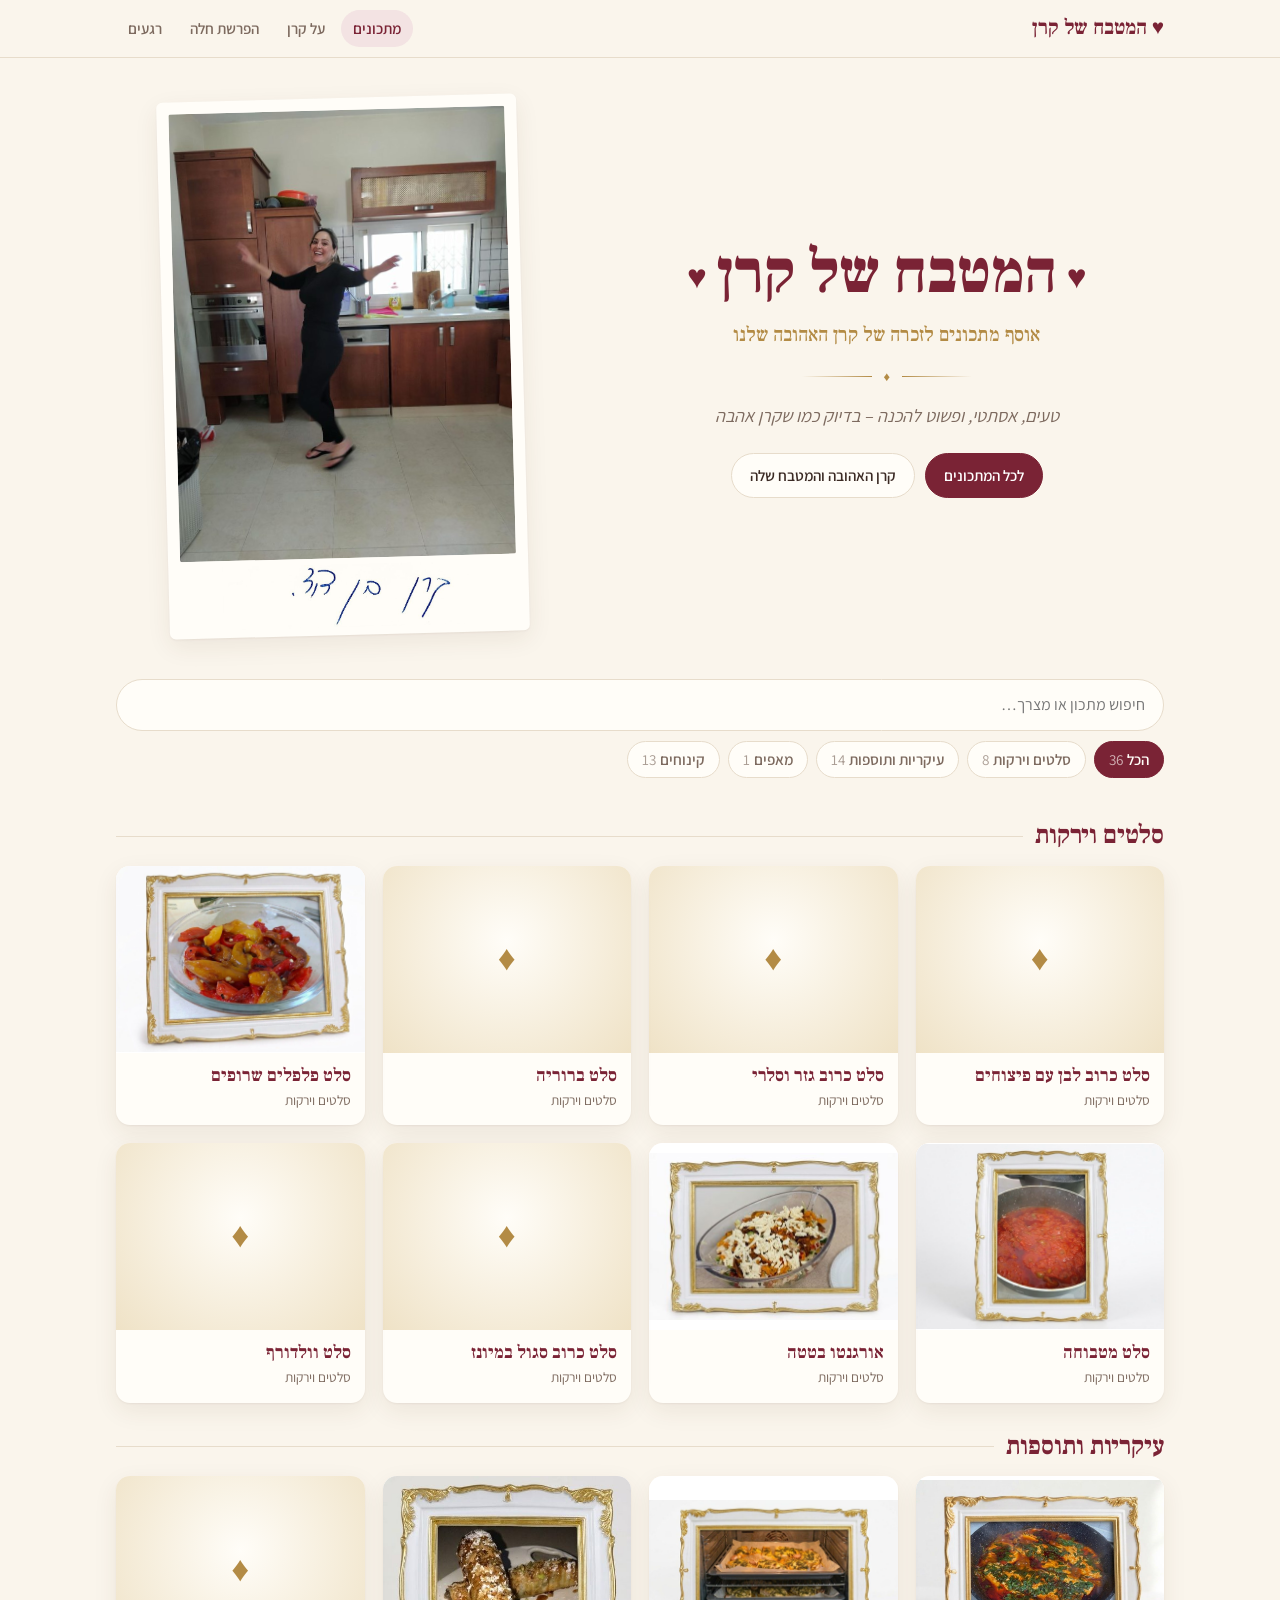
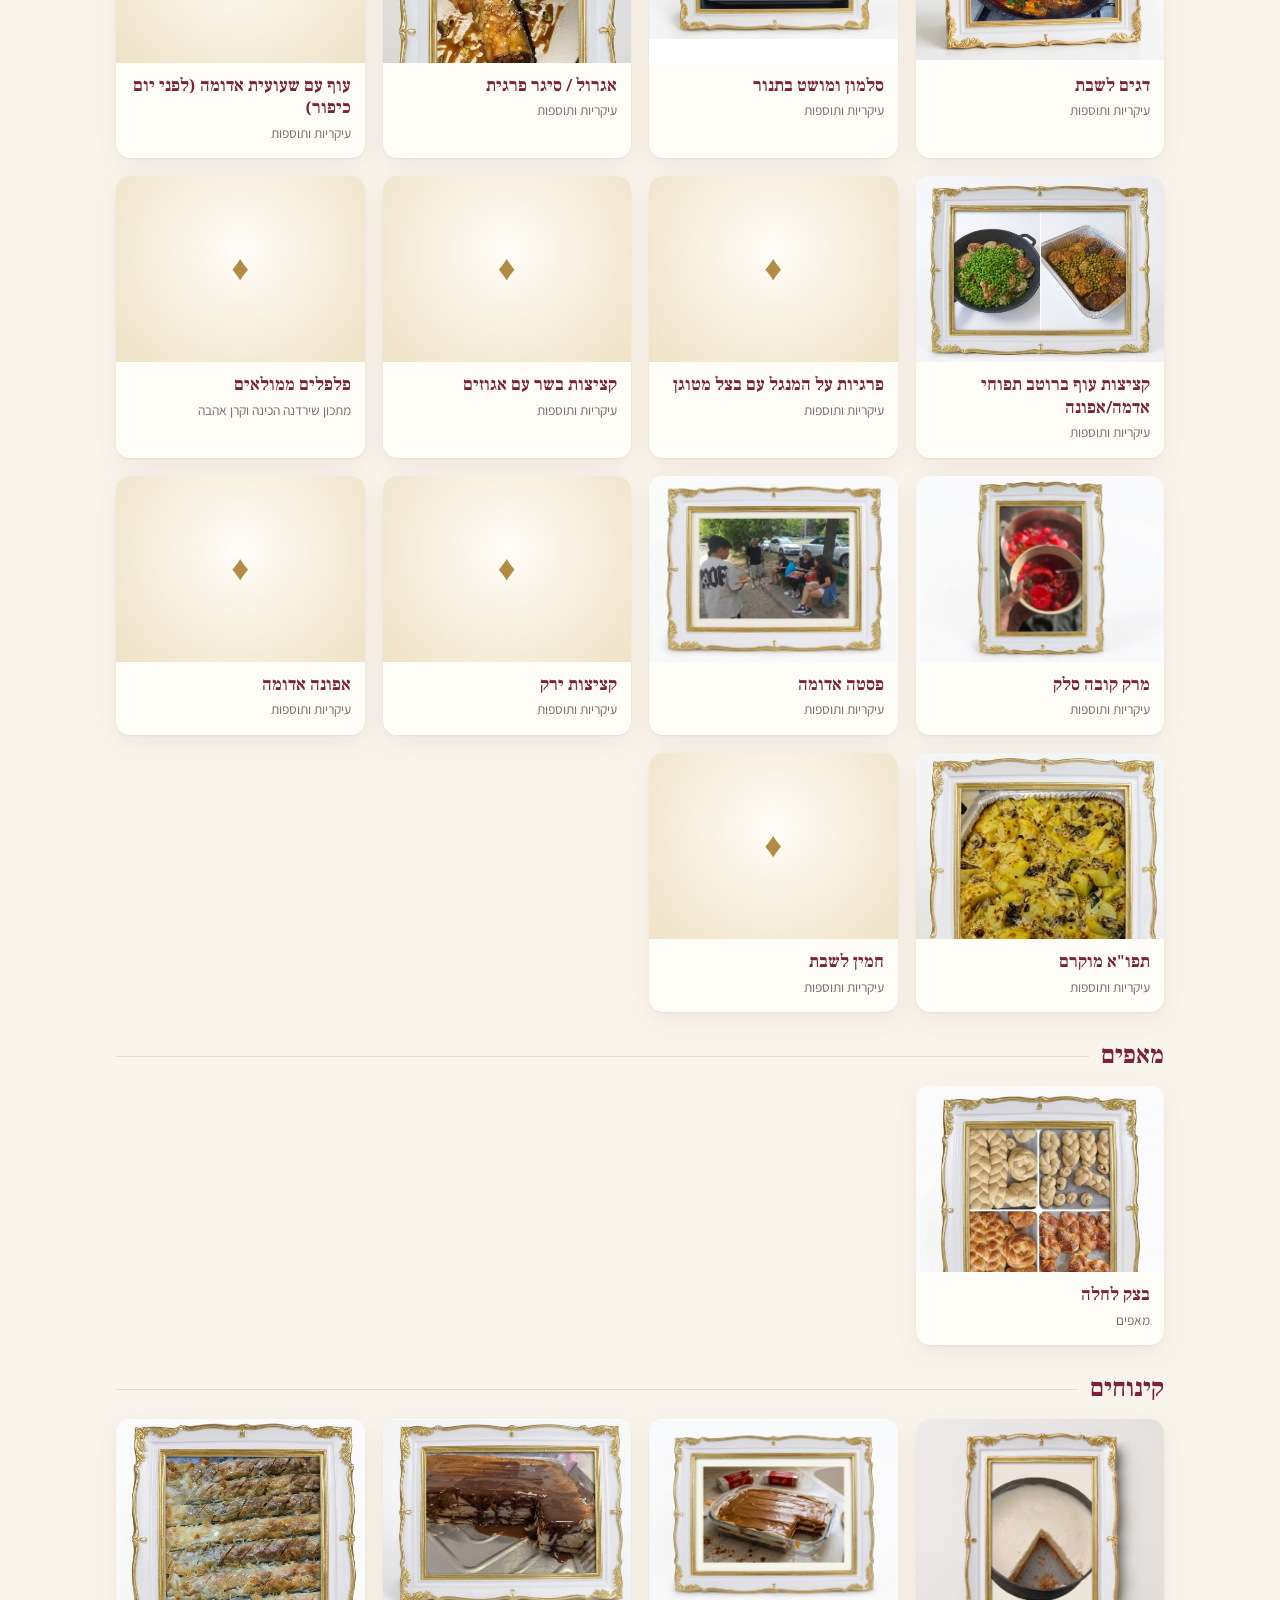
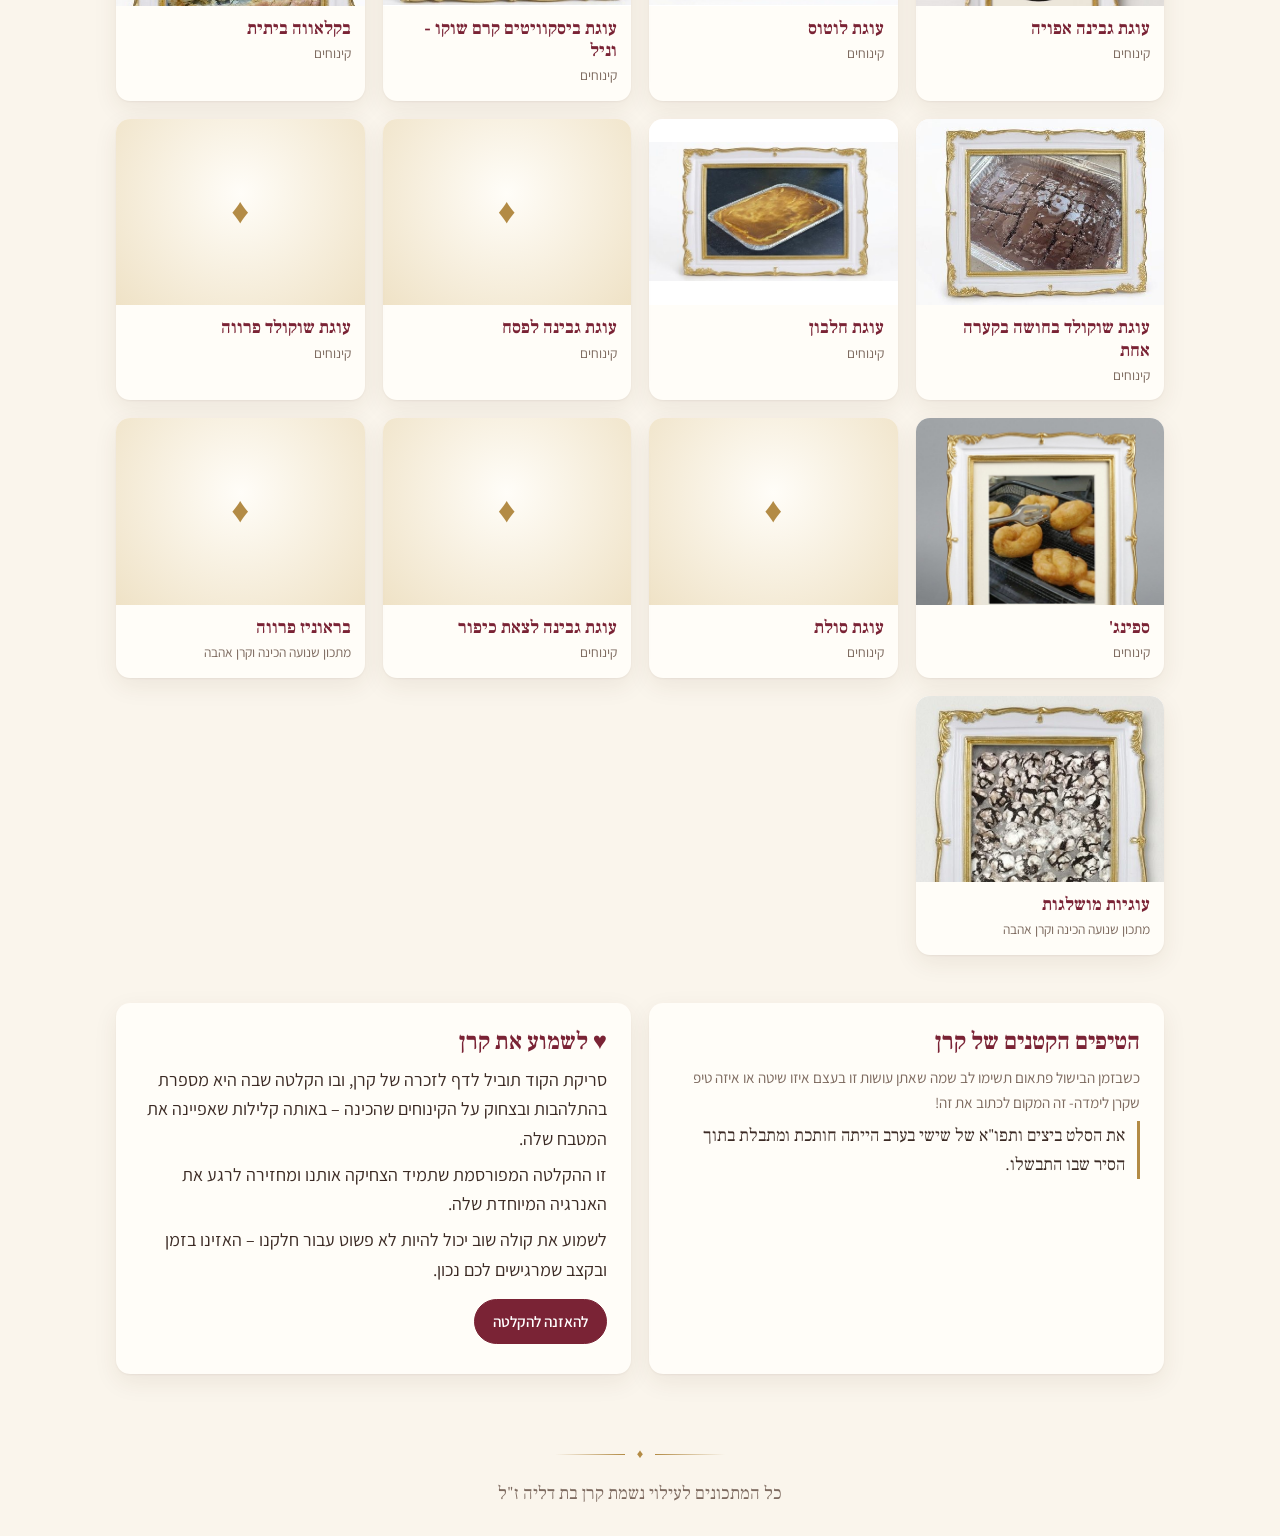
==== index.html @ 89ccbd2f "המטבח של קרן – recipe book website Static site built from the printed recipe book: 36 recipes, intro" ====
<!doctype html>
<html lang="he" dir="rtl">
<head>
  <meta charset="utf-8">
  <meta name="viewport" content="width=device-width, initial-scale=1">
  <title>המטבח של קרן</title>
  <meta name="description" content="אוסף מתכונים לזכרה של קרן האהובה שלנו – טעים, אסתטי, ופשוט להכנה.">
  <meta name="theme-color" content="#7a2335">
  <meta property="og:title" content="המטבח של קרן">
  <meta property="og:description" content="אוסף מתכונים לזכרה של קרן האהובה שלנו">
  <meta property="og:image" content="images/keren-kitchen.jpg">
  <link rel="icon" href="data:image/svg+xml,%3Csvg xmlns='http://www.w3.org/2000/svg' viewBox='0 0 100 100'%3E%3Ctext y='.9em' font-size='90'%3E%E2%99%A5%3C/text%3E%3C/svg%3E">
  <link rel="preconnect" href="https://fonts.googleapis.com">
  <link rel="preconnect" href="https://fonts.gstatic.com" crossorigin>
  <link href="https://fonts.googleapis.com/css2?family=Assistant:wght@400;500;600;700&family=Frank+Ruhl+Libre:wght@500;700;900&display=swap" rel="stylesheet">
  <link rel="stylesheet" href="styles.css">
</head>
<body>
  <a class="skip" href="#main">דילוג לתוכן</a>
  <header class="topbar">
    <a class="brand" href="#/"><span class="heart">♥</span> המטבח של קרן</a>
    <nav class="nav" aria-label="ניווט ראשי">
      <a href="#/" data-nav="home">מתכונים</a>
      <a href="#/about" data-nav="about">על קרן</a>
      <a href="#/challah" data-nav="challah">הפרשת חלה</a>
      <a href="#/moments" data-nav="moments">רגעים</a>
    </nav>
  </header>
  <main id="main" tabindex="-1"></main>
  <footer class="footer">
    <div class="ornament" aria-hidden="true"><span></span>♦<span></span></div>
    <p>כל המתכונים לעילוי נשמת קרן בת דליה ז"ל</p>
  </footer>
  <div class="lightbox" id="lightbox" hidden>
    <button class="lb-close" aria-label="סגירה">✕</button>
    <button class="lb-prev" aria-label="הקודמת">›</button>
    <img alt="">
    <button class="lb-next" aria-label="הבאה">‹</button>
  </div>
  <script src="data.js"></script>
  <script src="app.js"></script>
</body>
</html>
---- styles.css ----
:root {
  --bg: #faf5ec;
  --paper: #fffdf8;
  --ink: #3b2a24;
  --muted: #7d6a5f;
  --wine: #7a2335;
  --wine-soft: #f3e3e3;
  --gold: #b38b45;
  --gold-soft: #efe2c6;
  --line: #e7dccb;
  --shadow: 0 1px 2px rgba(80, 50, 30, .06), 0 8px 24px rgba(80, 50, 30, .08);
  --radius: 14px;
  --serif: "Frank Ruhl Libre", "David", serif;
  --sans: "Assistant", "Segoe UI", Arial, sans-serif;
  color-scheme: light;
}

@media (prefers-color-scheme: dark) {
  :root:not([data-theme="light"]) {
    --bg: #1f1816;
    --paper: #2a211e;
    --ink: #f1e6dc;
    --muted: #bba99c;
    --wine: #e58c9b;
    --wine-soft: #3d2629;
    --gold: #d6b06a;
    --gold-soft: #3a3022;
    --line: #3e322c;
    --shadow: 0 1px 2px rgba(0, 0, 0, .3), 0 8px 24px rgba(0, 0, 0, .3);
    color-scheme: dark;
  }
}

* { box-sizing: border-box; }
html { -webkit-text-size-adjust: 100%; scroll-padding-top: 80px; }
body {
  margin: 0;
  background: var(--bg);
  color: var(--ink);
  font: 18px/1.65 var(--sans);
  min-height: 100vh;
  display: flex;
  flex-direction: column;
}
main { flex: 1; width: 100%; max-width: 1080px; margin: 0 auto; padding: 0 16px 48px; outline: none; }
img { max-width: 100%; display: block; }
a { color: var(--wine); }
h1, h2, h3 { font-family: var(--serif); color: var(--wine); line-height: 1.25; margin: 0; }
button { font: inherit; color: inherit; }

.skip { position: absolute; inset-inline-start: 8px; top: -60px; background: var(--paper); padding: 8px 12px; z-index: 50; }
.skip:focus { top: 8px; }

/* ---------- top bar ---------- */
.topbar {
  position: sticky; top: 0; z-index: 20;
  display: flex; align-items: center; justify-content: space-between; gap: 12px;
  padding: 10px max(16px, calc((100vw - 1080px) / 2 + 16px));
  background: color-mix(in srgb, var(--bg) 88%, transparent);
  backdrop-filter: blur(10px);
  border-bottom: 1px solid var(--line);
}
.brand { font-family: var(--serif); font-weight: 700; font-size: 1.3rem; color: var(--wine); text-decoration: none; white-space: nowrap; }
.heart { color: var(--wine); }
.nav { display: flex; gap: 4px; overflow-x: auto; scrollbar-width: none; }
.nav a {
  text-decoration: none; color: var(--muted); font-weight: 600; font-size: .95rem;
  padding: 6px 12px; border-radius: 999px; white-space: nowrap;
}
.nav a:hover { color: var(--wine); }
.nav a.active { background: var(--wine-soft); color: var(--wine); }
@media (max-width: 640px) {
  .topbar { flex-direction: column; align-items: stretch; gap: 6px; padding: 8px 16px; }
  .brand { text-align: center; }
  .nav { justify-content: space-between; }
  .nav a { padding: 4px 8px; font-size: .9rem; }
}

/* ---------- ornaments ---------- */
.ornament { display: flex; align-items: center; justify-content: center; gap: 12px; color: var(--gold); margin: 14px auto; font-size: .8rem; }
.ornament span { height: 1px; width: 70px; background: linear-gradient(to left, transparent, var(--gold)); }
.ornament span:last-child { background: linear-gradient(to right, transparent, var(--gold)); }

/* ---------- hero ---------- */
.hero {
  display: grid; grid-template-columns: 1.1fr .9fr; gap: 40px; align-items: center;
  padding: 40px 0 24px;
}
.hero-text { text-align: center; }
.hero h1 { font-size: clamp(2.4rem, 6vw, 3.8rem); font-weight: 900; }
.hero h1 .heart { font-size: .55em; vertical-align: middle; margin: 0 .3em; }
.hero .sub { font-family: var(--serif); color: var(--gold); font-size: 1.25rem; font-weight: 500; margin: 8px 0 0; }
.hero .tag { color: var(--muted); font-style: italic; margin: 6px 0 0; }
.hero-photo {
  margin: 0; background: var(--paper); padding: 12px 12px 4px; border-radius: 6px;
  box-shadow: var(--shadow); transform: rotate(-1.5deg); width: 100%; max-width: 360px; justify-self: center;
}
.hero-photo img:first-child { border-radius: 2px; aspect-ratio: 3/4; object-fit: cover; width: 100%; }
.hero-photo .sig { width: 75%; height: auto; margin: 6px auto 4px; mix-blend-mode: multiply; }
@media (prefers-color-scheme: dark) { :root:not([data-theme="light"]) .hero-photo .sig { filter: invert(1) hue-rotate(180deg); mix-blend-mode: screen; } }
.hero-links { display: flex; gap: 10px; justify-content: center; flex-wrap: wrap; margin-top: 22px; }
@media (max-width: 760px) {
  .hero { grid-template-columns: 1fr; gap: 24px; padding-top: 24px; }
  .hero-photo { max-width: 260px; order: -1; }
}

.btn {
  display: inline-flex; align-items: center; gap: 8px; cursor: pointer;
  padding: 9px 18px; border-radius: 999px; font-weight: 600; font-size: .95rem; text-decoration: none;
  border: 1px solid var(--line); background: var(--paper); color: var(--ink);
}
.btn:hover { border-color: var(--gold); }
.btn.primary { background: var(--wine); border-color: var(--wine); color: #fff; }
@media (prefers-color-scheme: dark) { :root:not([data-theme="light"]) .btn.primary { color: #2a211e; } }
.btn[aria-pressed="true"] { background: var(--gold-soft); border-color: var(--gold); }

/* ---------- recipe list ---------- */
.toolbar { position: sticky; top: 58px; z-index: 10; background: var(--bg); padding: 12px 0; margin-top: 8px; }
@media (max-width: 640px) { .toolbar { top: 82px; } }
.search {
  width: 100%; padding: 12px 18px; border-radius: 999px; border: 1px solid var(--line);
  background: var(--paper); color: var(--ink); font: inherit; font-size: 1rem; outline: none;
}
.search:focus { border-color: var(--gold); box-shadow: 0 0 0 3px var(--gold-soft); }
.chips { display: flex; gap: 8px; overflow-x: auto; padding: 10px 0 2px; scrollbar-width: none; }
.chip {
  border: 1px solid var(--line); background: var(--paper); padding: 5px 14px; border-radius: 999px;
  cursor: pointer; white-space: nowrap; font-size: .95rem; font-weight: 600; color: var(--muted);
}
.chip[aria-pressed="true"] { background: var(--wine); color: var(--paper); border-color: var(--wine); }
.chip .n { opacity: .65; font-weight: 400; margin-inline-start: 4px; }

.cat-title { font-size: 1.6rem; margin: 28px 0 14px; display: flex; align-items: center; gap: 12px; }
.cat-title::after { content: ""; flex: 1; height: 1px; background: var(--line); }
.grid { display: grid; grid-template-columns: repeat(auto-fill, minmax(220px, 1fr)); gap: 18px; }
@media (max-width: 480px) { .grid { grid-template-columns: 1fr 1fr; gap: 12px; } }
.card {
  background: var(--paper); border-radius: var(--radius); box-shadow: var(--shadow); overflow: hidden;
  text-decoration: none; color: inherit; display: flex; flex-direction: column;
  transition: transform .15s ease, box-shadow .15s ease;
}
.card:hover { transform: translateY(-3px); }
.card .thumb { aspect-ratio: 4/3; background: #fff; display: grid; place-items: center; overflow: hidden; }
.card .thumb img { width: 100%; height: 100%; object-fit: contain; }
.card .thumb.empty {
  background: radial-gradient(circle at 50% 40%, var(--paper), var(--gold-soft));
  color: var(--gold); font-family: var(--serif); font-size: 2.2rem;
}
.card .body { padding: 12px 14px 14px; }
.card h3 { font-size: 1.12rem; }
.card .meta { font-size: .85rem; color: var(--muted); margin-top: 2px; }
.empty-state { text-align: center; color: var(--muted); padding: 40px 0; }

/* ---------- side sections on home ---------- */
.panels { display: grid; grid-template-columns: 1fr 1fr; gap: 18px; margin-top: 48px; }
@media (max-width: 760px) { .panels { grid-template-columns: 1fr; } }
.panel { background: var(--paper); border-radius: var(--radius); box-shadow: var(--shadow); padding: 24px; }
.panel h2 { font-size: 1.5rem; margin-bottom: 8px; }
.panel p { margin: 6px 0; }
.panel .muted { color: var(--muted); font-size: .95rem; }
.tip { border-inline-start: 3px solid var(--gold); padding-inline-start: 12px; margin: 12px 0; font-family: var(--serif); font-size: 1.1rem; }

/* ---------- recipe page ---------- */
.crumbs { font-size: .9rem; color: var(--muted); padding-top: 20px; }
.crumbs a { color: var(--muted); }
.recipe-head { text-align: center; padding: 16px 0 8px; }
.recipe-head h1 { font-size: clamp(2rem, 5vw, 2.8rem); font-weight: 900; }
.recipe-head .credit { font-family: var(--serif); color: var(--gold); font-size: 1.15rem; margin-top: 6px; }
.recipe-photo { max-width: 560px; margin: 12px auto 4px; background: #fff; border-radius: var(--radius); overflow: hidden; box-shadow: var(--shadow); cursor: zoom-in; }
.actions { display: flex; gap: 8px; justify-content: center; flex-wrap: wrap; margin: 18px 0 8px; }
.recipe-body { display: grid; grid-template-columns: minmax(240px, 1fr) 2fr; gap: 22px; margin-top: 16px; align-items: start; }
@media (max-width: 760px) { .recipe-body { grid-template-columns: 1fr; } }
.box { background: var(--paper); border-radius: var(--radius); box-shadow: var(--shadow); padding: 20px 22px; }
.box > h2 { font-size: 1.45rem; margin-bottom: 4px; }
.box h3 { font-family: var(--sans); color: var(--gold); font-size: 1rem; font-weight: 700; margin: 14px 0 4px; }
.ingredients { list-style: none; padding: 0; margin: 0; }
.ingredients li { border-bottom: 1px dashed var(--line); }
.ingredients li:last-child { border-bottom: 0; }
.ingredients label { display: flex; gap: 10px; align-items: flex-start; padding: 7px 0; cursor: pointer; }
.ingredients input { appearance: none; flex: none; width: 20px; height: 20px; margin-top: 4px; border: 2px solid var(--gold); border-radius: 50%; display: grid; place-items: center; cursor: pointer; }
.ingredients input:checked { background: var(--gold); }
.ingredients input:checked::after { content: "✓"; color: var(--paper); font-size: 13px; font-weight: 700; }
.ingredients input:checked + span { text-decoration: line-through; color: var(--muted); }
.steps { list-style: none; counter-reset: s; padding: 0; margin: 0; }
.steps li {
  counter-increment: s; position: relative; padding: 10px 46px 10px 8px; border-radius: 10px; cursor: pointer;
}
.steps li::before {
  content: counter(s); position: absolute; inset-inline-start: 6px; top: 10px;
  width: 30px; height: 30px; border-radius: 50%; display: grid; place-items: center;
  background: var(--wine-soft); color: var(--wine); font-weight: 700; font-size: .95rem;
}
.steps li:hover { background: color-mix(in srgb, var(--gold-soft) 45%, transparent); }
.steps li.done { color: var(--muted); }
.steps li.done::before { content: "✓"; background: var(--gold); color: var(--paper); }
.steps li.note { counter-increment: none; font-style: italic; color: var(--muted); cursor: default; padding-top: 0; }
.steps li.note::before { display: none; }
.steps b { color: var(--wine); }
.hint { font-size: .85rem; color: var(--muted); margin: 0 0 6px; }
.signoff { text-align: center; font-family: var(--serif); font-size: 1.5rem; color: var(--wine); margin: 18px 0 0; }
.pager { display: flex; justify-content: space-between; gap: 12px; margin-top: 32px; }
.pager a { flex: 1; max-width: 48%; text-decoration: none; background: var(--paper); border-radius: var(--radius); padding: 12px 16px; box-shadow: var(--shadow); color: var(--ink); }
.pager a small { display: block; color: var(--muted); font-size: .8rem; }
.pager a.next { text-align: left; margin-inline-start: auto; }

/* ---------- prose pages ---------- */
.page { max-width: 720px; margin: 0 auto; padding-top: 32px; }
.page > h1 { text-align: center; font-size: clamp(2rem, 5vw, 2.7rem); font-weight: 900; }
.page .lead { text-align: center; font-family: var(--serif); color: var(--gold); font-size: 1.15rem; }
.prose { background: var(--paper); border-radius: var(--radius); box-shadow: var(--shadow); padding: 28px clamp(20px, 5vw, 44px); margin-top: 16px; }
.prose p { margin: 0 0 12px; }
.prose .dedication { text-align: center; font-family: var(--serif); color: var(--wine); font-weight: 700; margin-top: 20px; }
.challah { font-family: var(--serif); text-align: center; font-size: 1.2rem; line-height: 1.9; }
.challah h2 { font-size: 1.45rem; margin: 26px 0 6px; }
.challah h2:first-child { margin-top: 0; }
.challah .note { font-family: var(--sans); color: var(--muted); font-size: .95rem; font-style: italic; }
.challah p { margin: 0; }
.challah-photo { max-width: 340px; margin: 12px auto 0; border-radius: var(--radius); overflow: hidden; box-shadow: var(--shadow); }

.gallery { columns: 3 220px; column-gap: 14px; margin-top: 20px; }
.gallery button { display: block; width: 100%; padding: 0; border: 0; background: none; margin: 0 0 14px; cursor: zoom-in; break-inside: avoid; }
.gallery img { width: 100%; border-radius: 10px; box-shadow: var(--shadow); }
.closing { text-align: center; font-family: var(--serif); font-size: 1.2rem; color: var(--ink); margin-top: 24px; }
.closing p { margin: 0 0 10px; }

/* ---------- lightbox ---------- */
.lightbox { position: fixed; inset: 0; z-index: 100; background: rgba(20, 12, 10, .92); display: grid; place-items: center; padding: 24px; }
.lightbox[hidden] { display: none; }
.lightbox img { max-height: 88vh; max-width: 92vw; border-radius: 8px; }
.lightbox button { position: absolute; background: rgba(255, 255, 255, .12); color: #fff; border: 0; width: 46px; height: 46px; border-radius: 50%; font-size: 1.6rem; cursor: pointer; }
.lb-close { top: 16px; left: 16px; font-size: 1.1rem !important; }
.lb-prev { right: 16px; top: 50%; transform: translateY(-50%); }
.lb-next { left: 16px; top: 50%; transform: translateY(-50%); }

.footer { text-align: center; color: var(--muted); padding: 8px 16px 28px; font-family: var(--serif); }
.footer p { margin: 0; }

:focus-visible { outline: 2px solid var(--gold); outline-offset: 2px; }

@media print {
  .topbar, .footer, .actions, .pager, .crumbs, .toolbar, .hint { display: none !important; }
  body { background: #fff; font-size: 13pt; }
  .box, .recipe-photo { box-shadow: none; border: 1px solid #ddd; }
  .recipe-photo { max-width: 300px; }
  .recipe-body { grid-template-columns: 1fr 2fr; }
  .steps li.done, .ingredients input:checked + span { color: inherit; text-decoration: none; }
}
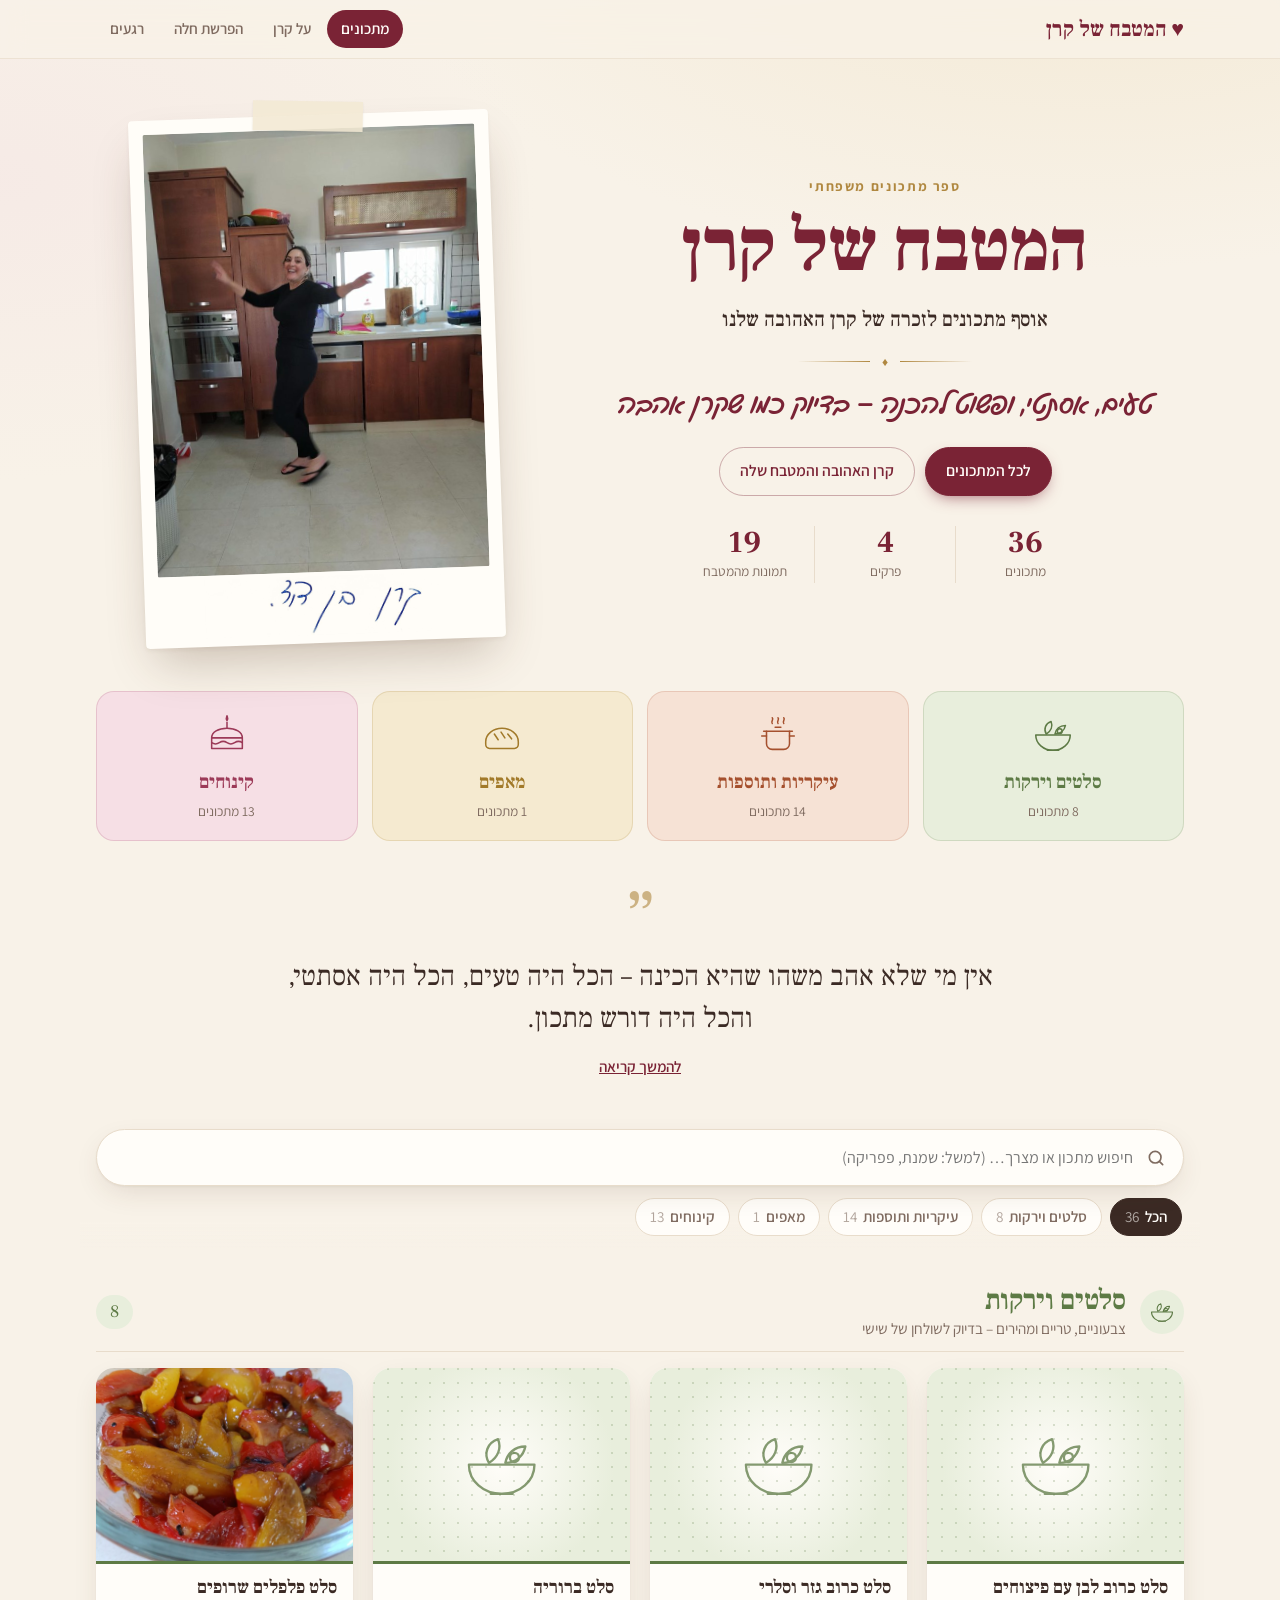
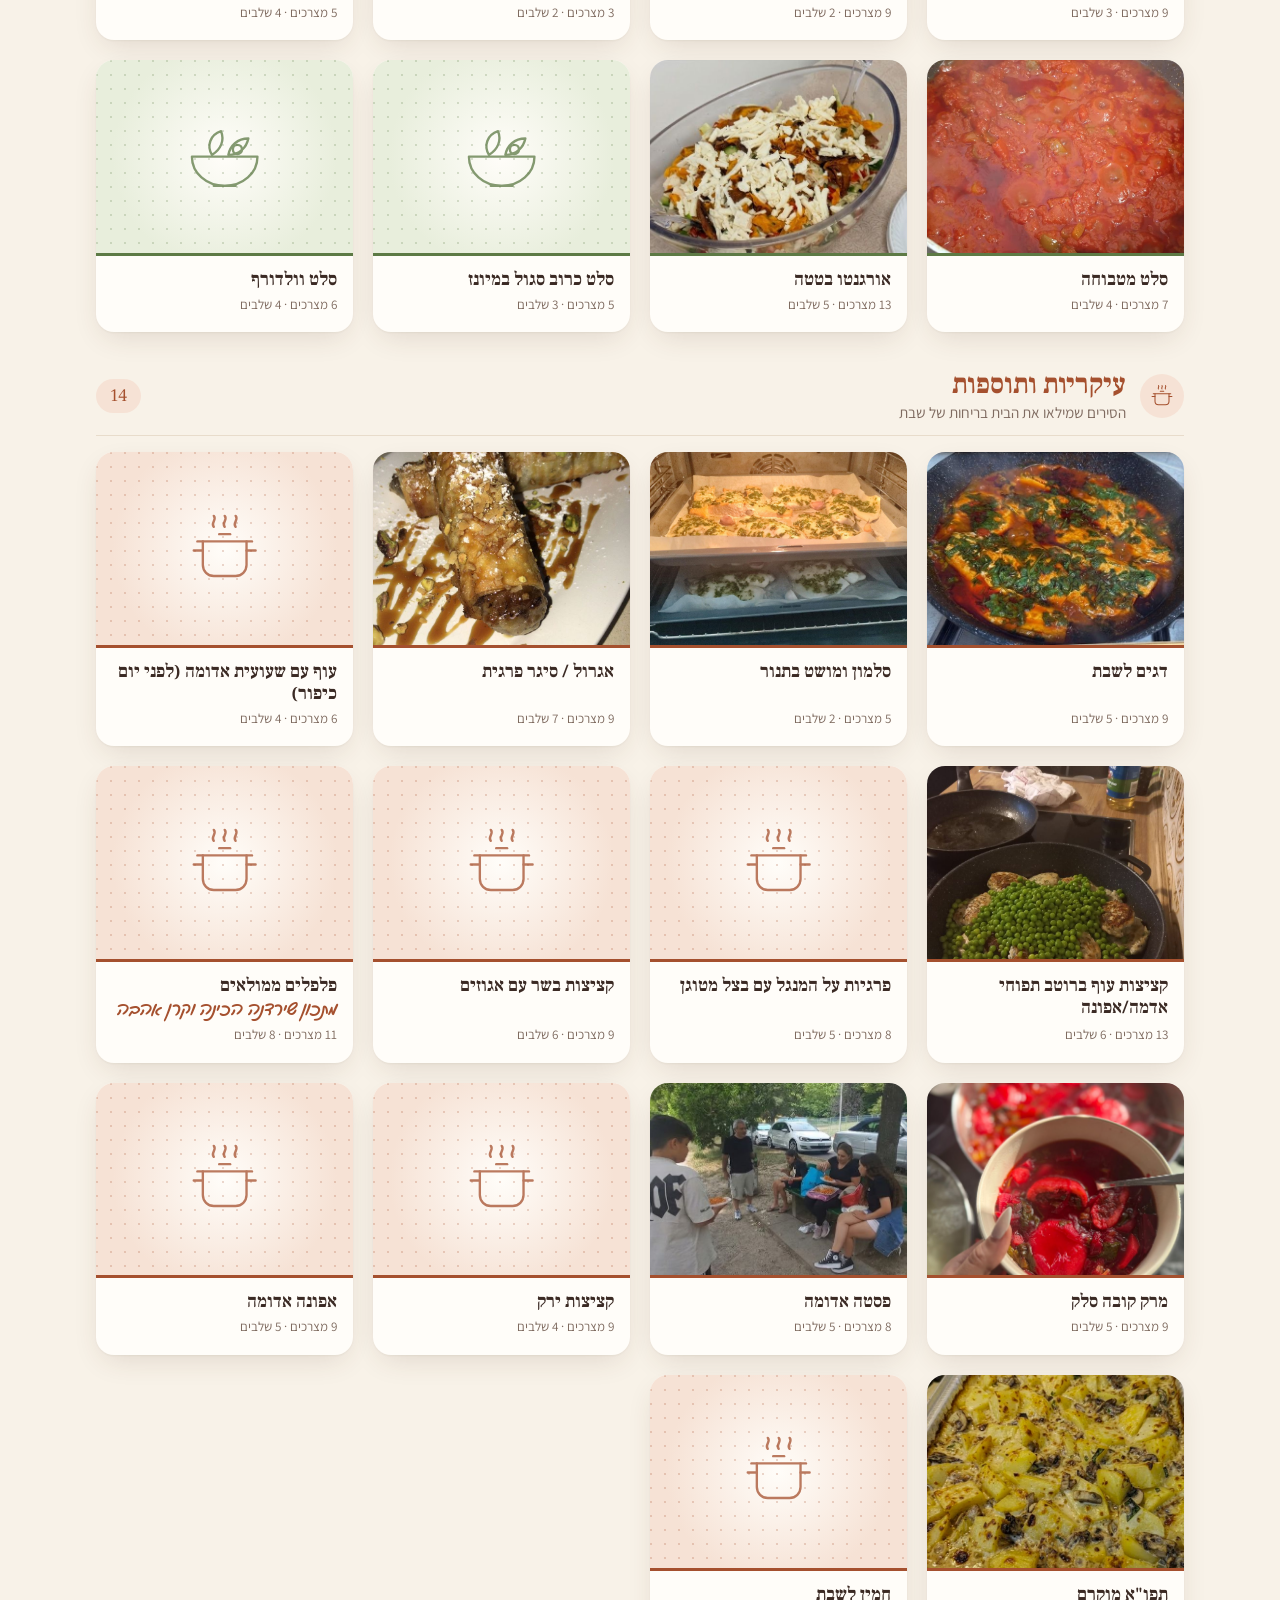
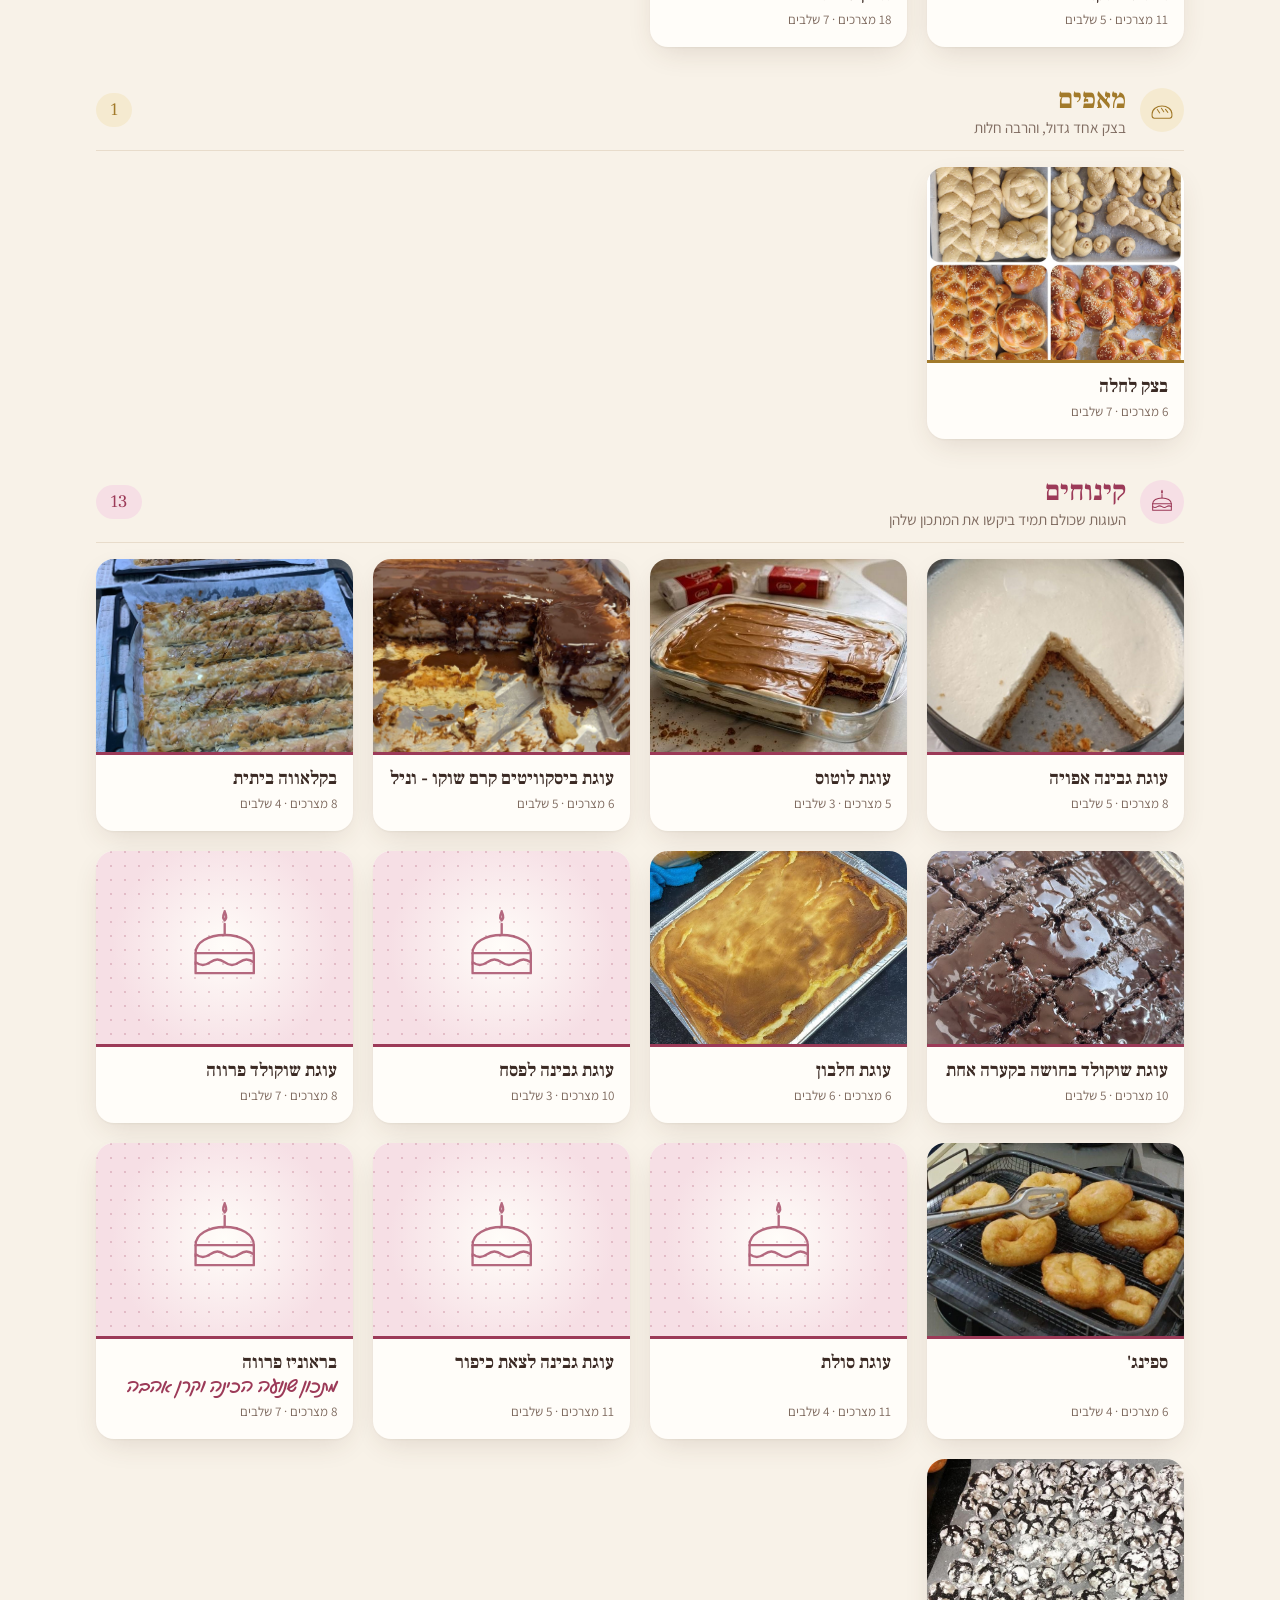
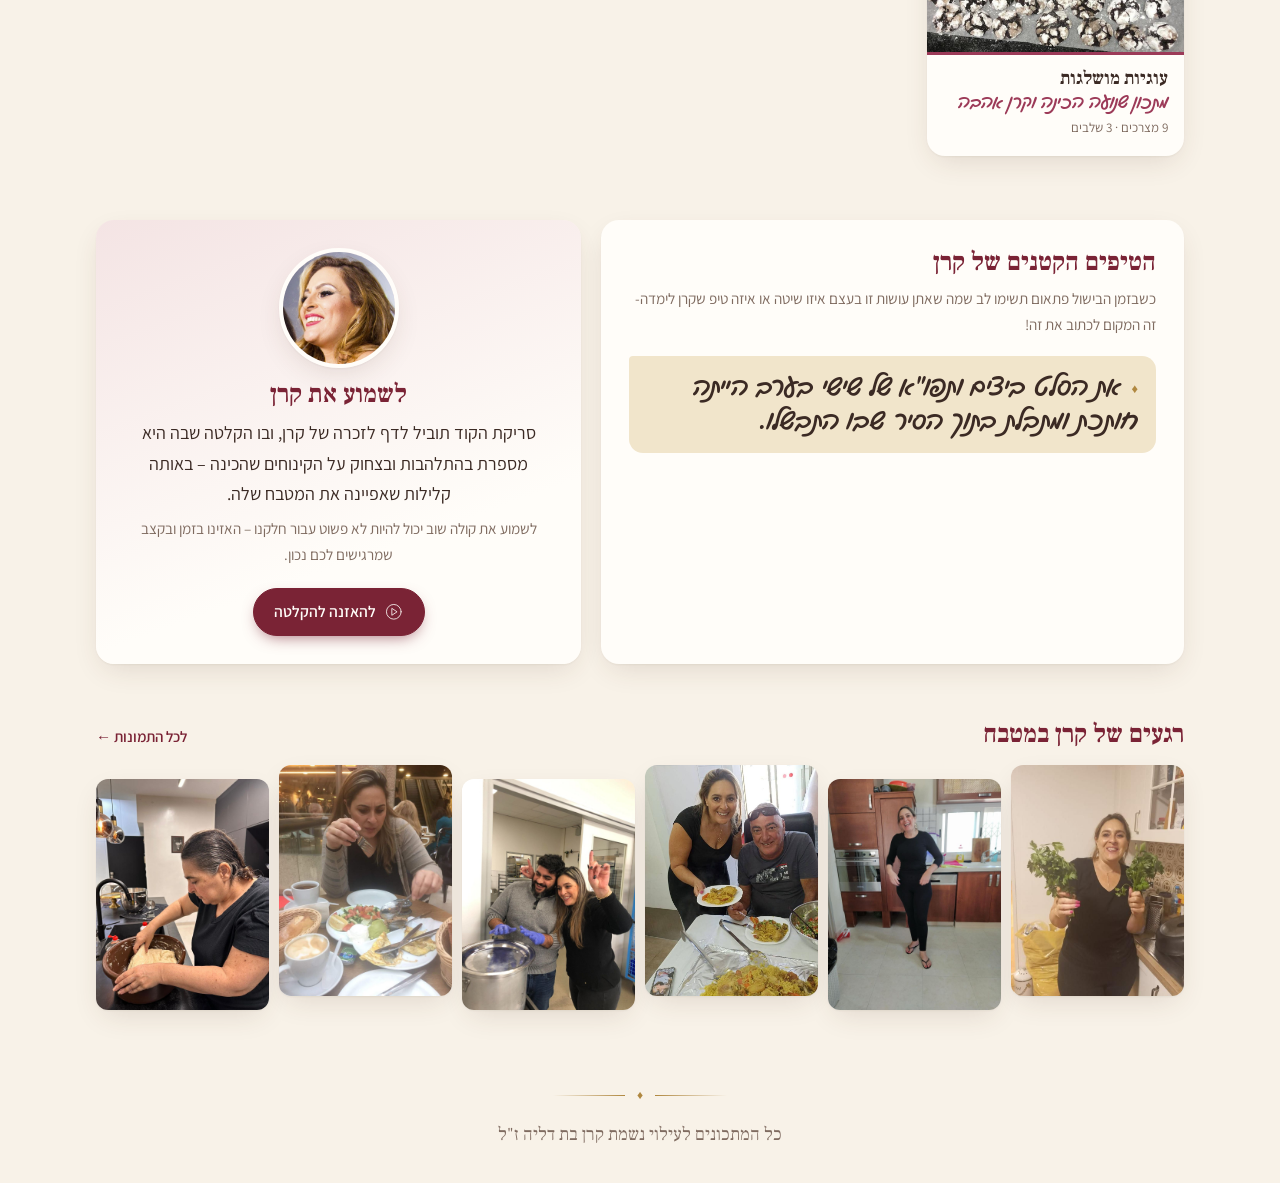
==== commit 682b221a: "Family tips and photo uploads with email approval; AI image support - Visitors can send a tip (gener" ====
--- a/index.html
+++ b/index.html
@@ -37,6 +37,11 @@
     <img alt="">
     <button class="lb-next" aria-label="הבאה">‹</button>
   </div>
+  <dialog class="sheet" id="sheet">
+    <form method="dialog" class="sheet-close"><button aria-label="סגירה">✕</button></form>
+    <div class="sheet-body"></div>
+  </dialog>
+  <script src="config.js"></script>
   <script src="data.js"></script>
   <script src="app.js"></script>
 </body>
--- a/styles.css
+++ b/styles.css
@@ -1,52 +1,79 @@
+@font-face {
+  font-family: "Gveret Levin";
+  src: url("fonts/GveretLevin-Regular.ttf") format("truetype");
+  font-display: swap;
+}
+
 :root {
-  --bg: #faf5ec;
-  --paper: #fffdf8;
+  --bg: #f8f2e8;
+  --paper: #fffdf9;
   --ink: #3b2a24;
-  --muted: #7d6a5f;
+  --muted: #7f6b60;
   --wine: #7a2335;
-  --wine-soft: #f3e3e3;
-  --gold: #b38b45;
-  --gold-soft: #efe2c6;
-  --line: #e7dccb;
-  --shadow: 0 1px 2px rgba(80, 50, 30, .06), 0 8px 24px rgba(80, 50, 30, .08);
-  --radius: 14px;
+  --wine-soft: #f4e4e4;
+  --gold: #b08840;
+  --gold-soft: #f1e5cb;
+  --line: #e8dccb;
+  --shadow: 0 1px 2px rgba(80, 50, 30, .05), 0 10px 30px -8px rgba(80, 50, 30, .16);
+  --shadow-lg: 0 2px 4px rgba(80, 50, 30, .06), 0 24px 48px -12px rgba(80, 50, 30, .28);
+  --radius: 18px;
   --serif: "Frank Ruhl Libre", "David", serif;
   --sans: "Assistant", "Segoe UI", Arial, sans-serif;
+  --hand: "Gveret Levin", "Frank Ruhl Libre", cursive;
+
+  /* chapter colors */
+  --salads: #5d7a45;   --salads-soft: #e8eedc;
+  --mains: #a5502e;    --mains-soft: #f6e2d5;
+  --baking: #a27a2a;   --baking-soft: #f5ead0;
+  --desserts: #9c3a58; --desserts-soft: #f6dfe5;
   color-scheme: light;
 }
 
 @media (prefers-color-scheme: dark) {
   :root:not([data-theme="light"]) {
-    --bg: #1f1816;
-    --paper: #2a211e;
+    --bg: #1c1614;
+    --paper: #27201d;
     --ink: #f1e6dc;
-    --muted: #bba99c;
-    --wine: #e58c9b;
-    --wine-soft: #3d2629;
-    --gold: #d6b06a;
+    --muted: #b9a79a;
+    --wine: #e8939f;
+    --wine-soft: #3d2528;
+    --gold: #d8b36e;
     --gold-soft: #3a3022;
-    --line: #3e322c;
-    --shadow: 0 1px 2px rgba(0, 0, 0, .3), 0 8px 24px rgba(0, 0, 0, .3);
+    --line: #3b302a;
+    --shadow: 0 1px 2px rgba(0, 0, 0, .3), 0 10px 30px -8px rgba(0, 0, 0, .5);
+    --shadow-lg: 0 24px 48px -12px rgba(0, 0, 0, .6);
+    --salads: #a9c48d;   --salads-soft: #2b3324;
+    --mains: #e59a74;    --mains-soft: #3a2a21;
+    --baking: #dcb867;   --baking-soft: #382f1d;
+    --desserts: #e992ac; --desserts-soft: #3a2229;
     color-scheme: dark;
   }
 }
 
 * { box-sizing: border-box; }
-html { -webkit-text-size-adjust: 100%; scroll-padding-top: 80px; }
+html { -webkit-text-size-adjust: 100%; scroll-padding-top: 90px; }
 body {
   margin: 0;
-  background: var(--bg);
   color: var(--ink);
-  font: 18px/1.65 var(--sans);
+  font: 18px/1.7 var(--sans);
   min-height: 100vh;
   display: flex;
   flex-direction: column;
-}
-main { flex: 1; width: 100%; max-width: 1080px; margin: 0 auto; padding: 0 16px 48px; outline: none; }
+  background:
+    radial-gradient(1200px 600px at 85% -10%, color-mix(in srgb, var(--gold-soft) 70%, transparent), transparent 60%),
+    radial-gradient(900px 500px at 0% 20%, color-mix(in srgb, var(--wine-soft) 55%, transparent), transparent 60%),
+    var(--bg);
+  background-attachment: fixed;
+}
+main { flex: 1; width: 100%; max-width: 1120px; margin: 0 auto; padding: 0 16px 56px; outline: none; }
+main.enter { animation: enter .35s ease both; }
+@keyframes enter { from { opacity: 0; transform: translateY(6px); } }
 img { max-width: 100%; display: block; }
 a { color: var(--wine); }
-h1, h2, h3 { font-family: var(--serif); color: var(--wine); line-height: 1.25; margin: 0; }
+h1, h2, h3 { font-family: var(--serif); color: var(--wine); line-height: 1.2; margin: 0; }
 button { font: inherit; color: inherit; }
+.center { text-align: center; margin-top: 28px; }
+.ico { width: 1.25em; height: 1.25em; flex: none; }
 
 .skip { position: absolute; inset-inline-start: 8px; top: -60px; background: var(--paper); padding: 8px 12px; z-index: 50; }
 .skip:focus { top: 8px; }
@@ -55,193 +82,389 @@
 .topbar {
   position: sticky; top: 0; z-index: 20;
   display: flex; align-items: center; justify-content: space-between; gap: 12px;
-  padding: 10px max(16px, calc((100vw - 1080px) / 2 + 16px));
-  background: color-mix(in srgb, var(--bg) 88%, transparent);
-  backdrop-filter: blur(10px);
-  border-bottom: 1px solid var(--line);
-}
-.brand { font-family: var(--serif); font-weight: 700; font-size: 1.3rem; color: var(--wine); text-decoration: none; white-space: nowrap; }
+  padding: 10px max(16px, calc((100vw - 1120px) / 2 + 16px));
+  background: color-mix(in srgb, var(--bg) 82%, transparent);
+  backdrop-filter: saturate(1.4) blur(12px);
+  -webkit-backdrop-filter: saturate(1.4) blur(12px);
+  border-bottom: 1px solid color-mix(in srgb, var(--line) 70%, transparent);
+}
+.brand { font-family: var(--serif); font-weight: 700; font-size: 1.35rem; color: var(--wine); text-decoration: none; white-space: nowrap; }
 .heart { color: var(--wine); }
-.nav { display: flex; gap: 4px; overflow-x: auto; scrollbar-width: none; }
+.nav { display: flex; gap: 2px; overflow-x: auto; scrollbar-width: none; }
 .nav a {
   text-decoration: none; color: var(--muted); font-weight: 600; font-size: .95rem;
-  padding: 6px 12px; border-radius: 999px; white-space: nowrap;
+  padding: 6px 14px; border-radius: 999px; white-space: nowrap; transition: color .15s, background .15s;
 }
 .nav a:hover { color: var(--wine); }
-.nav a.active { background: var(--wine-soft); color: var(--wine); }
+.nav a.active { background: var(--wine); color: var(--paper); }
 @media (max-width: 640px) {
-  .topbar { flex-direction: column; align-items: stretch; gap: 6px; padding: 8px 16px; }
-  .brand { text-align: center; }
+  .topbar { flex-direction: column; align-items: stretch; gap: 6px; padding: 8px 12px; }
+  .brand { text-align: center; font-size: 1.2rem; }
   .nav { justify-content: space-between; }
-  .nav a { padding: 4px 8px; font-size: .9rem; }
+  .nav a { padding: 4px 10px; font-size: .9rem; }
 }
 
 /* ---------- ornaments ---------- */
-.ornament { display: flex; align-items: center; justify-content: center; gap: 12px; color: var(--gold); margin: 14px auto; font-size: .8rem; }
-.ornament span { height: 1px; width: 70px; background: linear-gradient(to left, transparent, var(--gold)); }
+.ornament { display: flex; align-items: center; justify-content: center; gap: 12px; color: var(--gold); margin: 14px auto; font-size: .75rem; }
+.ornament span { height: 1px; width: 72px; background: linear-gradient(to left, transparent, var(--gold)); }
 .ornament span:last-child { background: linear-gradient(to right, transparent, var(--gold)); }
+
+/* ---------- buttons ---------- */
+.btn {
+  display: inline-flex; align-items: center; gap: 8px; cursor: pointer;
+  padding: 10px 20px; border-radius: 999px; font-weight: 600; font-size: .98rem; text-decoration: none;
+  border: 1px solid var(--line); background: var(--paper); color: var(--ink);
+  transition: transform .15s, box-shadow .15s, border-color .15s, background .15s;
+}
+.btn:hover { border-color: var(--gold); transform: translateY(-1px); }
+.btn.primary { background: var(--wine); border-color: var(--wine); color: var(--paper); box-shadow: 0 6px 16px -6px color-mix(in srgb, var(--wine) 70%, transparent); }
+.btn.ghost { background: transparent; border-color: color-mix(in srgb, var(--wine) 35%, transparent); color: var(--wine); }
+.btn.small { padding: 7px 14px; font-size: .9rem; }
+.btn[aria-pressed="true"] { background: var(--gold-soft); border-color: var(--gold); color: var(--ink); }
+.link-btn { display: inline-flex; align-items: center; gap: 6px; border: 0; background: none; color: var(--muted); font-size: .88rem; cursor: pointer; padding: 10px 0 0; }
+.link-btn:hover { color: var(--wine); }
 
 /* ---------- hero ---------- */
 .hero {
-  display: grid; grid-template-columns: 1.1fr .9fr; gap: 40px; align-items: center;
-  padding: 40px 0 24px;
+  display: grid; grid-template-columns: 1.15fr .85fr; gap: 48px; align-items: center;
+  padding: 56px 0 40px;
 }
 .hero-text { text-align: center; }
-.hero h1 { font-size: clamp(2.4rem, 6vw, 3.8rem); font-weight: 900; }
-.hero h1 .heart { font-size: .55em; vertical-align: middle; margin: 0 .3em; }
-.hero .sub { font-family: var(--serif); color: var(--gold); font-size: 1.25rem; font-weight: 500; margin: 8px 0 0; }
-.hero .tag { color: var(--muted); font-style: italic; margin: 6px 0 0; }
+.eyebrow { margin: 0 0 6px; font-size: .85rem; font-weight: 700; letter-spacing: .12em; color: var(--gold); }
+.hero h1 { font-size: clamp(2.8rem, 7vw, 4.6rem); font-weight: 900; letter-spacing: -.01em; }
+.hero .sub { font-family: var(--serif); color: var(--ink); font-size: 1.3rem; font-weight: 500; margin: 10px 0 0; }
+.hero .tag { font-family: var(--hand); color: var(--wine); font-size: 1.7rem; line-height: 1.3; margin: 4px 0 0; }
+.hero-links { display: flex; gap: 10px; justify-content: center; flex-wrap: wrap; margin-top: 26px; }
+.stats { display: flex; justify-content: center; gap: 0; margin: 30px auto 0; padding: 0; max-width: 420px; }
+.stats div { flex: 1; padding: 0 10px; border-inline-start: 1px solid var(--line); }
+.stats div:first-child { border: 0; }
+.stats dt { font-family: var(--serif); font-size: 1.9rem; font-weight: 700; color: var(--wine); line-height: 1.1; }
+.stats dd { margin: 0; font-size: .85rem; color: var(--muted); }
+
 .hero-photo {
-  margin: 0; background: var(--paper); padding: 12px 12px 4px; border-radius: 6px;
-  box-shadow: var(--shadow); transform: rotate(-1.5deg); width: 100%; max-width: 360px; justify-self: center;
-}
-.hero-photo img:first-child { border-radius: 2px; aspect-ratio: 3/4; object-fit: cover; width: 100%; }
-.hero-photo .sig { width: 75%; height: auto; margin: 6px auto 4px; mix-blend-mode: multiply; }
-@media (prefers-color-scheme: dark) { :root:not([data-theme="light"]) .hero-photo .sig { filter: invert(1) hue-rotate(180deg); mix-blend-mode: screen; } }
-.hero-links { display: flex; gap: 10px; justify-content: center; flex-wrap: wrap; margin-top: 22px; }
+  position: relative; margin: 0; background: #fffdf8; padding: 14px 14px 6px; border-radius: 4px;
+  box-shadow: var(--shadow-lg); transform: rotate(-2deg); width: 100%; max-width: 360px; justify-self: center;
+}
+.hero-photo::before {
+  content: ""; position: absolute; top: -14px; left: 50%; width: 110px; height: 30px; transform: translateX(-50%) rotate(3deg);
+  background: color-mix(in srgb, var(--gold-soft) 85%, #fff); opacity: .85; box-shadow: 0 1px 3px rgba(0, 0, 0, .08);
+}
+.hero-photo img:first-child { border-radius: 2px; aspect-ratio: 3/4; object-fit: cover; width: 100%; height: auto; }
+.hero-photo .sig { width: 72%; height: auto; margin: 4px auto 2px; mix-blend-mode: multiply; }
 @media (max-width: 760px) {
-  .hero { grid-template-columns: 1fr; gap: 24px; padding-top: 24px; }
-  .hero-photo { max-width: 260px; order: -1; }
-}
-
-.btn {
-  display: inline-flex; align-items: center; gap: 8px; cursor: pointer;
-  padding: 9px 18px; border-radius: 999px; font-weight: 600; font-size: .95rem; text-decoration: none;
-  border: 1px solid var(--line); background: var(--paper); color: var(--ink);
-}
-.btn:hover { border-color: var(--gold); }
-.btn.primary { background: var(--wine); border-color: var(--wine); color: #fff; }
-@media (prefers-color-scheme: dark) { :root:not([data-theme="light"]) .btn.primary { color: #2a211e; } }
-.btn[aria-pressed="true"] { background: var(--gold-soft); border-color: var(--gold); }
+  .hero { grid-template-columns: 1fr; gap: 28px; padding-top: 32px; }
+  .hero-photo { max-width: 270px; order: -1; }
+}
+
+/* ---------- chapter tiles ---------- */
+.cats { display: grid; grid-template-columns: repeat(4, 1fr); gap: 14px; margin-top: 8px; }
+@media (max-width: 760px) { .cats { grid-template-columns: repeat(2, 1fr); gap: 10px; } }
+.cat-tile {
+  display: flex; flex-direction: column; align-items: center; gap: 2px; cursor: pointer;
+  padding: 20px 10px 16px; border-radius: var(--radius); border: 1px solid color-mix(in srgb, var(--c) 18%, transparent);
+  background: var(--cs); color: var(--c); transition: transform .18s, box-shadow .18s;
+}
+.cat-tile:hover { transform: translateY(-3px); box-shadow: var(--shadow); }
+.cat-tile .ico { width: 46px; height: 46px; margin-bottom: 6px; stroke-width: 1.6; }
+.cat-tile .name { font-family: var(--serif); font-weight: 700; font-size: 1.2rem; }
+.cat-tile .count { font-size: .85rem; color: var(--muted); }
+
+/* ---------- pull quote ---------- */
+.pull { position: relative; margin: 56px auto 8px; max-width: 760px; text-align: center; padding: 0 24px; }
+.pull::before { content: "”"; display: block; font-family: var(--serif); font-size: 5rem; line-height: .6; color: var(--gold); opacity: .6; }
+.pull p { font-family: var(--serif); font-size: clamp(1.35rem, 3vw, 1.75rem); line-height: 1.5; color: var(--ink); margin: 10px 0 12px; }
+.pull a { font-weight: 600; font-size: .95rem; }
 
 /* ---------- recipe list ---------- */
-.toolbar { position: sticky; top: 58px; z-index: 10; background: var(--bg); padding: 12px 0; margin-top: 8px; }
-@media (max-width: 640px) { .toolbar { top: 82px; } }
+#recipes { margin-top: 36px; }
+.toolbar {
+  position: sticky; top: 59px; z-index: 10; padding: 12px 0 8px; margin: 0 -16px; padding-inline: 16px;
+  background: linear-gradient(var(--bg) 80%, transparent);
+}
+@media (max-width: 640px) { .toolbar { top: 84px; } }
+.search-wrap { position: relative; }
+.search-wrap .ico { position: absolute; inset-inline-start: 18px; top: 50%; transform: translateY(-50%); color: var(--muted); width: 20px; height: 20px; }
 .search {
-  width: 100%; padding: 12px 18px; border-radius: 999px; border: 1px solid var(--line);
-  background: var(--paper); color: var(--ink); font: inherit; font-size: 1rem; outline: none;
-}
-.search:focus { border-color: var(--gold); box-shadow: 0 0 0 3px var(--gold-soft); }
-.chips { display: flex; gap: 8px; overflow-x: auto; padding: 10px 0 2px; scrollbar-width: none; }
+  width: 100%; padding: 14px 50px 14px 20px; border-radius: 999px; border: 1px solid var(--line);
+  background: var(--paper); color: var(--ink); font: inherit; font-size: 1rem; outline: none; box-shadow: var(--shadow);
+}
+.search:focus { border-color: var(--gold); box-shadow: 0 0 0 4px var(--gold-soft); }
+.chips { display: flex; gap: 8px; overflow-x: auto; padding: 12px 2px 4px; scrollbar-width: none; }
 .chip {
   border: 1px solid var(--line); background: var(--paper); padding: 5px 14px; border-radius: 999px;
   cursor: pointer; white-space: nowrap; font-size: .95rem; font-weight: 600; color: var(--muted);
 }
-.chip[aria-pressed="true"] { background: var(--wine); color: var(--paper); border-color: var(--wine); }
-.chip .n { opacity: .65; font-weight: 400; margin-inline-start: 4px; }
-
-.cat-title { font-size: 1.6rem; margin: 28px 0 14px; display: flex; align-items: center; gap: 12px; }
-.cat-title::after { content: ""; flex: 1; height: 1px; background: var(--line); }
-.grid { display: grid; grid-template-columns: repeat(auto-fill, minmax(220px, 1fr)); gap: 18px; }
-@media (max-width: 480px) { .grid { grid-template-columns: 1fr 1fr; gap: 12px; } }
+.chip:hover { color: var(--wine); }
+.chip[aria-pressed="true"] { background: var(--ink); color: var(--paper); border-color: var(--ink); }
+.chip .n { opacity: .6; font-weight: 400; margin-inline-start: 6px; }
+
+.cat-block { margin-top: 36px; }
+.cat-head { display: flex; align-items: center; gap: 14px; margin-bottom: 16px; padding-bottom: 12px; border-bottom: 1px solid var(--line); }
+.cat-head .ico { width: 44px; height: 44px; padding: 8px; border-radius: 50%; background: var(--cs); color: var(--c); stroke-width: 1.8; }
+.cat-head h2 { font-size: 1.75rem; color: var(--c); }
+.cat-head p { margin: 0; color: var(--muted); font-size: .95rem; line-height: 1.4; }
+.cat-head .count { margin-inline-start: auto; font-family: var(--serif); font-size: 1.1rem; color: var(--c); background: var(--cs); border-radius: 999px; padding: 2px 14px; }
+
+.grid { display: grid; grid-template-columns: repeat(auto-fill, minmax(230px, 1fr)); gap: 20px; }
+@media (max-width: 520px) { .grid { grid-template-columns: 1fr 1fr; gap: 12px; } }
 .card {
   background: var(--paper); border-radius: var(--radius); box-shadow: var(--shadow); overflow: hidden;
   text-decoration: none; color: inherit; display: flex; flex-direction: column;
-  transition: transform .15s ease, box-shadow .15s ease;
-}
-.card:hover { transform: translateY(-3px); }
-.card .thumb { aspect-ratio: 4/3; background: #fff; display: grid; place-items: center; overflow: hidden; }
-.card .thumb img { width: 100%; height: 100%; object-fit: contain; }
-.card .thumb.empty {
-  background: radial-gradient(circle at 50% 40%, var(--paper), var(--gold-soft));
-  color: var(--gold); font-family: var(--serif); font-size: 2.2rem;
-}
-.card .body { padding: 12px 14px 14px; }
-.card h3 { font-size: 1.12rem; }
-.card .meta { font-size: .85rem; color: var(--muted); margin-top: 2px; }
-.empty-state { text-align: center; color: var(--muted); padding: 40px 0; }
-
-/* ---------- side sections on home ---------- */
-.panels { display: grid; grid-template-columns: 1fr 1fr; gap: 18px; margin-top: 48px; }
+  transition: transform .2s ease, box-shadow .2s ease;
+}
+.card:hover { transform: translateY(-4px); box-shadow: var(--shadow-lg); }
+.card .thumb { aspect-ratio: 4/3; overflow: hidden; background: var(--cs); }
+.card .thumb img { width: 100%; height: 100%; object-fit: cover; transition: transform .5s ease; }
+.card:hover .thumb img { transform: scale(1.05); }
+.card .thumb.art {
+  display: grid; place-items: center; color: var(--c);
+  background:
+    radial-gradient(circle at 1px 1px, color-mix(in srgb, var(--c) 22%, transparent) 1px, transparent 0) 0 0 / 14px 14px,
+    radial-gradient(circle at 50% 50%, var(--paper) 0, var(--cs) 70%);
+}
+.card .thumb.art .ico { width: 34%; height: auto; stroke-width: 1.3; opacity: .75; transition: transform .4s ease; }
+.card:hover .thumb.art .ico { transform: rotate(-6deg) scale(1.06); }
+.card .body { padding: 12px 16px 16px; border-top: 3px solid var(--c); flex: 1; display: flex; flex-direction: column; }
+.card h3 { font-size: 1.15rem; color: var(--ink); }
+.card .credit { font-family: var(--hand); color: var(--c); font-size: 1.15rem; line-height: 1.2; margin-top: 2px; }
+.card .meta { font-size: .82rem; color: var(--muted); margin-top: auto; padding-top: 4px; }
+@media (max-width: 520px) { .card h3 { font-size: 1rem; } .card .body { padding: 10px 12px 12px; } }
+.empty-state { text-align: center; color: var(--muted); padding: 48px 0; font-size: 1.1rem; }
+
+/* ---------- home bottom ---------- */
+.panels { display: grid; grid-template-columns: 1.2fr 1fr; gap: 20px; margin-top: 64px; }
 @media (max-width: 760px) { .panels { grid-template-columns: 1fr; } }
-.panel { background: var(--paper); border-radius: var(--radius); box-shadow: var(--shadow); padding: 24px; }
-.panel h2 { font-size: 1.5rem; margin-bottom: 8px; }
+.panel { background: var(--paper); border-radius: var(--radius); box-shadow: var(--shadow); padding: 28px; }
+.panel h2 { font-size: 1.6rem; margin-bottom: 8px; }
 .panel p { margin: 6px 0; }
 .panel .muted { color: var(--muted); font-size: .95rem; }
-.tip { border-inline-start: 3px solid var(--gold); padding-inline-start: 12px; margin: 12px 0; font-family: var(--serif); font-size: 1.1rem; }
+.tip { font-family: var(--hand); font-size: 1.6rem; line-height: 1.35; color: var(--ink); margin: 18px 0 0 !important; padding: 14px 18px; background: var(--gold-soft); border-radius: 4px 14px 14px 14px; position: relative; }
+.tip::before { content: "♦"; color: var(--gold); font-size: .8rem; margin-inline-end: 10px; vertical-align: middle; }
+.panel.listen { text-align: center; background: linear-gradient(160deg, var(--wine-soft), var(--paper) 70%); }
+.avatar { width: 120px; height: 120px; border-radius: 50%; object-fit: cover; object-position: 50% 20%; margin: 0 auto 12px; border: 4px solid var(--paper); box-shadow: var(--shadow); }
+.panel.listen .btn { margin-top: 14px; }
+
+.moments-strip { margin-top: 56px; }
+.strip-head { display: flex; align-items: baseline; justify-content: space-between; margin-bottom: 14px; }
+.strip-head h2 { font-size: 1.6rem; }
+.strip-head a { font-weight: 600; font-size: .95rem; text-decoration: none; }
+.strip { display: grid; grid-template-columns: repeat(6, 1fr); gap: 10px; }
+.strip img { width: 100%; aspect-ratio: 3/4; object-fit: cover; border-radius: 12px; box-shadow: var(--shadow); transition: transform .2s; }
+.strip img:nth-child(even) { transform: translateY(14px); }
+.strip:hover img { filter: saturate(1.1); }
+@media (max-width: 640px) { .strip { grid-template-columns: repeat(3, 1fr); } .strip img:nth-child(n+4) { display: none; } }
 
 /* ---------- recipe page ---------- */
-.crumbs { font-size: .9rem; color: var(--muted); padding-top: 20px; }
-.crumbs a { color: var(--muted); }
-.recipe-head { text-align: center; padding: 16px 0 8px; }
-.recipe-head h1 { font-size: clamp(2rem, 5vw, 2.8rem); font-weight: 900; }
-.recipe-head .credit { font-family: var(--serif); color: var(--gold); font-size: 1.15rem; margin-top: 6px; }
-.recipe-photo { max-width: 560px; margin: 12px auto 4px; background: #fff; border-radius: var(--radius); overflow: hidden; box-shadow: var(--shadow); cursor: zoom-in; }
-.actions { display: flex; gap: 8px; justify-content: center; flex-wrap: wrap; margin: 18px 0 8px; }
-.recipe-body { display: grid; grid-template-columns: minmax(240px, 1fr) 2fr; gap: 22px; margin-top: 16px; align-items: start; }
-@media (max-width: 760px) { .recipe-body { grid-template-columns: 1fr; } }
-.box { background: var(--paper); border-radius: var(--radius); box-shadow: var(--shadow); padding: 20px 22px; }
-.box > h2 { font-size: 1.45rem; margin-bottom: 4px; }
-.box h3 { font-family: var(--sans); color: var(--gold); font-size: 1rem; font-weight: 700; margin: 14px 0 4px; }
+.back { display: inline-flex; align-items: center; gap: 4px; margin-top: 22px; font-size: .92rem; font-weight: 600; color: var(--muted); text-decoration: none; }
+.back .ico { transform: scaleX(-1); width: 1em; height: 1em; }
+.back:hover { color: var(--wine); }
+.recipe-head { display: grid; grid-template-columns: 1fr 1fr; gap: 36px; align-items: center; margin-top: 14px; }
+@media (max-width: 820px) { .recipe-head { grid-template-columns: 1fr; gap: 20px; } .recipe-photos, .recipe-art { order: -1; } }
+.pill { display: inline-flex; align-items: center; gap: 6px; text-decoration: none; padding: 4px 14px 4px 12px; border-radius: 999px; background: var(--cs); color: var(--c); font-weight: 700; font-size: .9rem; }
+.pill .ico { width: 1.3em; height: 1.3em; }
+.recipe-title h1 { font-size: clamp(2.2rem, 5.5vw, 3.4rem); font-weight: 900; margin-top: 12px; color: var(--ink); }
+.recipe-title .credit { font-family: var(--hand); color: var(--c); font-size: 1.6rem; line-height: 1.3; margin: 6px 0 0; }
+.recipe-title .meta { color: var(--muted); font-size: .95rem; margin: 10px 0 0; }
+.actions { display: flex; gap: 8px; flex-wrap: wrap; margin-top: 18px; }
+.recipe-photos { display: flex; flex-direction: column; gap: 10px; }
+.recipe-photo, .more-photos button { padding: 0; border: 0; background: none; cursor: zoom-in; border-radius: var(--radius); overflow: hidden; box-shadow: var(--shadow-lg); }
+.recipe-photo img { width: 100%; aspect-ratio: 4/3; object-fit: cover; transition: transform .5s; }
+.recipe-photo:hover img { transform: scale(1.03); }
+.more-photos { display: flex; gap: 10px; }
+.more-photos button { width: 96px; border-radius: 12px; box-shadow: var(--shadow); }
+.more-photos img { aspect-ratio: 1; object-fit: cover; }
+.recipe-art {
+  aspect-ratio: 4/3; border-radius: var(--radius); display: grid; place-items: center; color: var(--c);
+  background:
+    radial-gradient(circle at 1px 1px, color-mix(in srgb, var(--c) 22%, transparent) 1px, transparent 0) 0 0 / 16px 16px,
+    radial-gradient(circle at 50% 50%, var(--paper) 0, var(--cs) 70%);
+}
+.recipe-art .ico { width: 30%; height: auto; stroke-width: 1.2; opacity: .7; }
+@media (max-width: 820px) { .recipe-art { aspect-ratio: 3/1; } .recipe-art .ico { width: 18%; } }
+
+.recipe-body { display: grid; grid-template-columns: minmax(260px, 1fr) 1.8fr; gap: 24px; margin-top: 36px; align-items: start; }
+@media (max-width: 820px) { .recipe-body { grid-template-columns: 1fr; margin-top: 24px; } }
+.box { background: var(--paper); border-radius: var(--radius); box-shadow: var(--shadow); padding: 24px 26px; }
+.ing-box { position: sticky; top: 76px; border-top: 4px solid var(--c); }
+@media (max-width: 820px) { .ing-box { position: static; } }
+.box-head { display: flex; align-items: baseline; justify-content: space-between; gap: 10px; margin-bottom: 6px; }
+.box-head h2 { font-size: 1.6rem; }
+.progress { font-size: .85rem; font-weight: 700; color: var(--c); background: var(--cs); border-radius: 999px; padding: 0 10px; }
+.progress:empty { display: none; }
+.progress.full::after { content: " ✓"; }
+.box h3 { font-family: var(--sans); color: var(--c); font-size: .95rem; font-weight: 700; letter-spacing: .02em; margin: 18px 0 4px; }
 .ingredients { list-style: none; padding: 0; margin: 0; }
-.ingredients li { border-bottom: 1px dashed var(--line); }
-.ingredients li:last-child { border-bottom: 0; }
-.ingredients label { display: flex; gap: 10px; align-items: flex-start; padding: 7px 0; cursor: pointer; }
-.ingredients input { appearance: none; flex: none; width: 20px; height: 20px; margin-top: 4px; border: 2px solid var(--gold); border-radius: 50%; display: grid; place-items: center; cursor: pointer; }
-.ingredients input:checked { background: var(--gold); }
-.ingredients input:checked::after { content: "✓"; color: var(--paper); font-size: 13px; font-weight: 700; }
-.ingredients input:checked + span { text-decoration: line-through; color: var(--muted); }
+.ingredients li + li { border-top: 1px dashed var(--line); }
+.ingredients label { display: flex; gap: 12px; align-items: flex-start; padding: 8px 0; cursor: pointer; line-height: 1.5; }
+.ingredients input {
+  appearance: none; -webkit-appearance: none; flex: none; width: 22px; height: 22px; margin: 1px 0 0;
+  border: 2px solid color-mix(in srgb, var(--c) 55%, transparent); border-radius: 7px; display: grid; place-items: center; cursor: pointer; transition: background .15s;
+}
+.ingredients input:checked { background: var(--c); border-color: var(--c); }
+.ingredients input:checked::after { content: "✓"; color: var(--paper); font-size: 14px; font-weight: 700; line-height: 1; }
+.ingredients input:checked + span { text-decoration: line-through; text-decoration-color: color-mix(in srgb, var(--muted) 60%, transparent); color: var(--muted); }
+.hint { font-size: .85rem; color: var(--muted); margin: 0 0 8px; }
 .steps { list-style: none; counter-reset: s; padding: 0; margin: 0; }
 .steps li {
-  counter-increment: s; position: relative; padding: 10px 46px 10px 8px; border-radius: 10px; cursor: pointer;
+  counter-increment: s; position: relative; padding: 10px 52px 10px 10px; border-radius: 12px; cursor: pointer; transition: background .15s, color .15s;
 }
 .steps li::before {
-  content: counter(s); position: absolute; inset-inline-start: 6px; top: 10px;
-  width: 30px; height: 30px; border-radius: 50%; display: grid; place-items: center;
-  background: var(--wine-soft); color: var(--wine); font-weight: 700; font-size: .95rem;
-}
-.steps li:hover { background: color-mix(in srgb, var(--gold-soft) 45%, transparent); }
+  content: counter(s); position: absolute; inset-inline-start: 8px; top: 9px;
+  width: 32px; height: 32px; border-radius: 50%; display: grid; place-items: center;
+  font-family: var(--serif); font-weight: 700; font-size: 1.05rem;
+  border: 1.5px solid var(--c); color: var(--c); background: var(--paper); transition: background .15s, color .15s;
+}
+.steps li:hover { background: var(--cs); }
 .steps li.done { color: var(--muted); }
-.steps li.done::before { content: "✓"; background: var(--gold); color: var(--paper); }
+.steps li.done::before { content: "✓"; background: var(--c); color: var(--paper); font-family: var(--sans); }
 .steps li.note { counter-increment: none; font-style: italic; color: var(--muted); cursor: default; padding-top: 0; }
+.steps li.note:hover { background: none; }
 .steps li.note::before { display: none; }
-.steps b { color: var(--wine); }
-.hint { font-size: .85rem; color: var(--muted); margin: 0 0 6px; }
-.signoff { text-align: center; font-family: var(--serif); font-size: 1.5rem; color: var(--wine); margin: 18px 0 0; }
-.pager { display: flex; justify-content: space-between; gap: 12px; margin-top: 32px; }
-.pager a { flex: 1; max-width: 48%; text-decoration: none; background: var(--paper); border-radius: var(--radius); padding: 12px 16px; box-shadow: var(--shadow); color: var(--ink); }
-.pager a small { display: block; color: var(--muted); font-size: .8rem; }
-.pager a.next { text-align: left; margin-inline-start: auto; }
+.steps b { color: var(--c); }
+.signoff { text-align: center; font-family: var(--hand); font-size: 2.2rem; line-height: 1.2; color: var(--wine); margin: 22px 0 0; }
+
+.pager { display: grid; grid-template-columns: 1fr 1fr; gap: 14px; margin-top: 40px; }
+.pager a { text-decoration: none; background: var(--paper); border-radius: var(--radius); padding: 14px 18px; box-shadow: var(--shadow); color: var(--ink); font-family: var(--serif); font-weight: 700; font-size: 1.1rem; transition: transform .15s; }
+.pager a:hover { transform: translateY(-2px); }
+.pager a small { display: block; color: var(--muted); font-family: var(--sans); font-weight: 600; font-size: .8rem; }
+.pager a.next { text-align: left; }
 
 /* ---------- prose pages ---------- */
-.page { max-width: 720px; margin: 0 auto; padding-top: 32px; }
-.page > h1 { text-align: center; font-size: clamp(2rem, 5vw, 2.7rem); font-weight: 900; }
-.page .lead { text-align: center; font-family: var(--serif); color: var(--gold); font-size: 1.15rem; }
-.prose { background: var(--paper); border-radius: var(--radius); box-shadow: var(--shadow); padding: 28px clamp(20px, 5vw, 44px); margin-top: 16px; }
-.prose p { margin: 0 0 12px; }
-.prose .dedication { text-align: center; font-family: var(--serif); color: var(--wine); font-weight: 700; margin-top: 20px; }
-.challah { font-family: var(--serif); text-align: center; font-size: 1.2rem; line-height: 1.9; }
-.challah h2 { font-size: 1.45rem; margin: 26px 0 6px; }
+.page { max-width: 760px; margin: 0 auto; padding-top: 40px; }
+.page.wide { max-width: 1060px; }
+.page > h1 { text-align: center; font-size: clamp(2.2rem, 6vw, 3.2rem); font-weight: 900; }
+.page .lead { text-align: center; font-family: var(--hand); color: var(--wine); font-size: 1.6rem; line-height: 1.3; margin: 6px 0 0; }
+.prose { background: var(--paper); border-radius: var(--radius); box-shadow: var(--shadow); padding: 34px clamp(22px, 6vw, 56px); margin-top: 20px; }
+.prose p { margin: 0 0 16px; }
+
+.letter { position: relative; }
+.letter-photo {
+  margin: 0 auto 22px; width: 220px; background: #fffdf8; padding: 10px 10px 30px; border-radius: 3px;
+  box-shadow: var(--shadow-lg); transform: rotate(2.5deg);
+}
+.letter-photo img { aspect-ratio: 4/5; object-fit: cover; object-position: 50% 25%; width: 100%; }
+.letter .prose { font-size: 1.12rem; line-height: 1.85; }
+.letter .prose > p:first-child { font-family: var(--serif); font-size: 1.3rem; color: var(--wine); line-height: 1.7; }
+.editor-note { margin-top: 26px; padding-top: 18px; border-top: 1px dashed var(--line); font-size: .95rem; color: var(--muted); line-height: 1.7; }
+.editor-note p { margin: 0 0 8px; }
+.dedication { text-align: center; font-family: var(--serif); color: var(--wine); font-weight: 700; font-size: 1.1rem; margin-top: 22px !important; }
+
+.challah { position: relative; overflow: hidden; font-family: var(--serif); text-align: center; font-size: 1.22rem; line-height: 1.95; }
+.challah::before {
+  content: ""; position: absolute; inset: 0; background: var(--photo) center / cover no-repeat;
+  opacity: .22; filter: saturate(.85);
+}
+.challah::after { content: ""; position: absolute; inset: 0; background: radial-gradient(ellipse at center, color-mix(in srgb, var(--paper) 55%, transparent), transparent 75%); }
+.challah-text { position: relative; z-index: 1; }
+.challah h2 { font-size: 1.5rem; margin: 30px 0 6px; }
 .challah h2:first-child { margin-top: 0; }
 .challah .note { font-family: var(--sans); color: var(--muted); font-size: .95rem; font-style: italic; }
 .challah p { margin: 0; }
-.challah-photo { max-width: 340px; margin: 12px auto 0; border-radius: var(--radius); overflow: hidden; box-shadow: var(--shadow); }
-
-.gallery { columns: 3 220px; column-gap: 14px; margin-top: 20px; }
-.gallery button { display: block; width: 100%; padding: 0; border: 0; background: none; margin: 0 0 14px; cursor: zoom-in; break-inside: avoid; }
-.gallery img { width: 100%; border-radius: 10px; box-shadow: var(--shadow); }
-.closing { text-align: center; font-family: var(--serif); font-size: 1.2rem; color: var(--ink); margin-top: 24px; }
-.closing p { margin: 0 0 10px; }
+
+.gallery { columns: 3 230px; column-gap: 16px; margin-top: 24px; }
+.gallery button { display: block; width: 100%; padding: 0; border: 0; background: none; margin: 0 0 16px; cursor: zoom-in; break-inside: avoid; border-radius: 14px; overflow: hidden; box-shadow: var(--shadow); }
+.gallery img { width: 100%; transition: transform .5s ease; }
+.gallery button:hover img { transform: scale(1.04); }
+.closing { text-align: center; font-family: var(--serif); font-size: 1.25rem; line-height: 1.8; color: var(--ink); margin: 30px auto 0; max-width: 700px; }
+.closing p { margin: 0 0 12px; }
+.closing .heart { font-size: 1.4rem; }
+
+/* ---------- AI label + family submissions ---------- */
+.card .thumb { position: relative; }
+.ai-tag {
+  position: absolute; top: 8px; inset-inline-end: 8px; font: 700 .7rem/1 var(--sans); letter-spacing: .06em;
+  background: rgba(30, 20, 18, .62); color: #fff; padding: 4px 7px; border-radius: 6px; backdrop-filter: blur(4px);
+}
+.photo-frame { position: relative; }
+.ai-badge {
+  position: absolute; bottom: 10px; inset-inline-start: 10px; font-size: .8rem; font-weight: 600;
+  background: rgba(30, 20, 18, .66); color: #fff; padding: 4px 12px; border-radius: 999px; backdrop-filter: blur(4px); pointer-events: none;
+}
+.photo-cta { display: flex; align-items: center; gap: 10px; flex-wrap: wrap; font-size: .92rem; color: var(--muted); padding: 2px 4px; }
+.photo-cta .ico { width: 1.4em; height: 1.4em; color: var(--c); }
+.photo-cta span { flex: 1; min-width: 160px; }
+.photo-cta.strong { background: var(--cs); color: var(--ink); border-radius: 14px; padding: 10px 14px; }
+
+.recipe-tips { margin-top: 28px; background: var(--paper); border-radius: var(--radius); box-shadow: var(--shadow); padding: 22px 26px; }
+.recipe-tips h2 { font-size: 1.45rem; margin-bottom: 6px; }
+.recipe-tips .muted { color: var(--muted); margin: 4px 0 12px; }
+.recipe-tips .btn { margin-top: 12px; }
+.tip.community { margin: 14px 0 0; padding: 12px 18px; background: var(--gold-soft); border-radius: 4px 14px 14px 14px; }
+.tip.community::before { display: none; }
+.tip.community blockquote { margin: 0; font-family: var(--hand); font-size: 1.55rem; line-height: 1.35; color: var(--ink); }
+.tip.community figcaption { font-size: .85rem; color: var(--muted); margin-top: 2px; }
+.add-tip { margin-top: 18px; }
+
+.sheet {
+  width: min(520px, calc(100vw - 24px)); max-height: calc(100dvh - 24px); border: 0; border-radius: 22px; padding: 0;
+  background: var(--paper); color: var(--ink); box-shadow: var(--shadow-lg); overflow-x: hidden;
+}
+.sheet::backdrop { background: rgba(30, 18, 14, .55); backdrop-filter: blur(3px); }
+.sheet[open] { animation: enter .25s ease; }
+.sheet-close { position: absolute; top: 12px; inset-inline-end: 12px; margin: 0; }
+.sheet-close button { width: 36px; height: 36px; border-radius: 50%; border: 0; background: var(--bg); cursor: pointer; color: var(--muted); }
+.sheet-body { padding: 26px 26px 24px; }
+.sheet-body h2 { font-size: 1.7rem; padding-inline-end: 40px; }
+.sheet-body > .muted { color: var(--muted); font-size: .95rem; margin: 6px 0 16px; }
+.send-form { display: flex; flex-direction: column; gap: 14px; }
+.send-form label { display: flex; flex-direction: column; gap: 4px; font-size: .9rem; font-weight: 600; color: var(--muted); }
+.send-form input, .send-form textarea, .send-form select {
+  font: inherit; font-size: 1rem; font-weight: 400; color: var(--ink); background: var(--bg);
+  border: 1px solid var(--line); border-radius: 12px; padding: 10px 12px; outline: none; width: 100%;
+}
+.send-form textarea { resize: vertical; font-family: var(--sans); }
+.send-form :is(input, textarea, select):focus { border-color: var(--gold); box-shadow: 0 0 0 3px var(--gold-soft); }
+.send-form .hp { position: absolute; width: 1px; height: 1px; padding: 0; border: 0; opacity: 0; clip-path: inset(50%); pointer-events: none; }
+.file-drop input { position: absolute; opacity: 0; width: 1px; height: 1px; }
+.file-preview {
+  display: flex; flex-direction: column; align-items: center; justify-content: center; gap: 6px; min-height: 150px; cursor: pointer;
+  border: 2px dashed var(--line); border-radius: 16px; color: var(--muted); font-weight: 600; overflow: hidden; transition: border-color .15s;
+}
+.file-preview:hover, .file-drop input:focus-visible + .file-preview { border-color: var(--gold); }
+.file-preview .ico { width: 40px; height: 40px; color: var(--gold); }
+.file-preview img { width: 100%; max-height: 260px; object-fit: contain; }
+.form-msg { margin: 0; color: var(--wine); font-weight: 600; min-height: 1em; }
+.form-msg:empty { display: none; }
+.send-form .btn { align-self: flex-start; }
+.send-form .btn:disabled { opacity: .6; cursor: wait; }
+.sent { text-align: center; padding: 16px 0 6px; }
+.sent .heart { font-size: 2.4rem; }
+.sent p { margin: 6px 0 18px; }
 
 /* ---------- lightbox ---------- */
-.lightbox { position: fixed; inset: 0; z-index: 100; background: rgba(20, 12, 10, .92); display: grid; place-items: center; padding: 24px; }
+.lightbox { position: fixed; inset: 0; z-index: 100; background: rgba(20, 12, 10, .92); display: grid; place-items: center; padding: 24px; animation: enter .2s ease; }
 .lightbox[hidden] { display: none; }
-.lightbox img { max-height: 88vh; max-width: 92vw; border-radius: 8px; }
-.lightbox button { position: absolute; background: rgba(255, 255, 255, .12); color: #fff; border: 0; width: 46px; height: 46px; border-radius: 50%; font-size: 1.6rem; cursor: pointer; }
+.lightbox img { max-height: 88vh; max-width: 92vw; border-radius: 10px; box-shadow: 0 20px 60px rgba(0, 0, 0, .5); }
+.lightbox button { position: absolute; background: rgba(255, 255, 255, .14); color: #fff; border: 0; width: 48px; height: 48px; border-radius: 50%; font-size: 1.6rem; cursor: pointer; }
+.lightbox button:hover { background: rgba(255, 255, 255, .25); }
+.lightbox button[hidden] { display: none; }
 .lb-close { top: 16px; left: 16px; font-size: 1.1rem !important; }
 .lb-prev { right: 16px; top: 50%; transform: translateY(-50%); }
 .lb-next { left: 16px; top: 50%; transform: translateY(-50%); }
 
-.footer { text-align: center; color: var(--muted); padding: 8px 16px 28px; font-family: var(--serif); }
+.footer { text-align: center; color: var(--muted); padding: 20px 16px 32px; font-family: var(--serif); }
 .footer p { margin: 0; }
 
 :focus-visible { outline: 2px solid var(--gold); outline-offset: 2px; }
 
+@media (prefers-color-scheme: dark) {
+  :root:not([data-theme="light"]) .hero-photo .sig,
+  :root:not([data-theme="light"]) .letter .sig { mix-blend-mode: normal; background: #fffdf8; border-radius: 6px; padding: 4px; }
+}
+
+@media (prefers-reduced-motion: reduce) {
+  *, *::before, *::after { animation: none !important; transition: none !important; }
+}
+
 @media print {
-  .topbar, .footer, .actions, .pager, .crumbs, .toolbar, .hint { display: none !important; }
-  body { background: #fff; font-size: 13pt; }
+  .topbar, .footer, .actions, .pager, .back, .toolbar, .hint, .link-btn, .more-photos { display: none !important; }
+  body { background: #fff; font-size: 12pt; }
   .box, .recipe-photo { box-shadow: none; border: 1px solid #ddd; }
-  .recipe-photo { max-width: 300px; }
+  .ing-box { position: static; }
+  .recipe-head { grid-template-columns: 2fr 1fr; }
+  .recipe-photos { order: 0; }
+  .recipe-art { display: none; }
   .recipe-body { grid-template-columns: 1fr 2fr; }
   .steps li.done, .ingredients input:checked + span { color: inherit; text-decoration: none; }
-}
+  main.enter { animation: none; }
+}
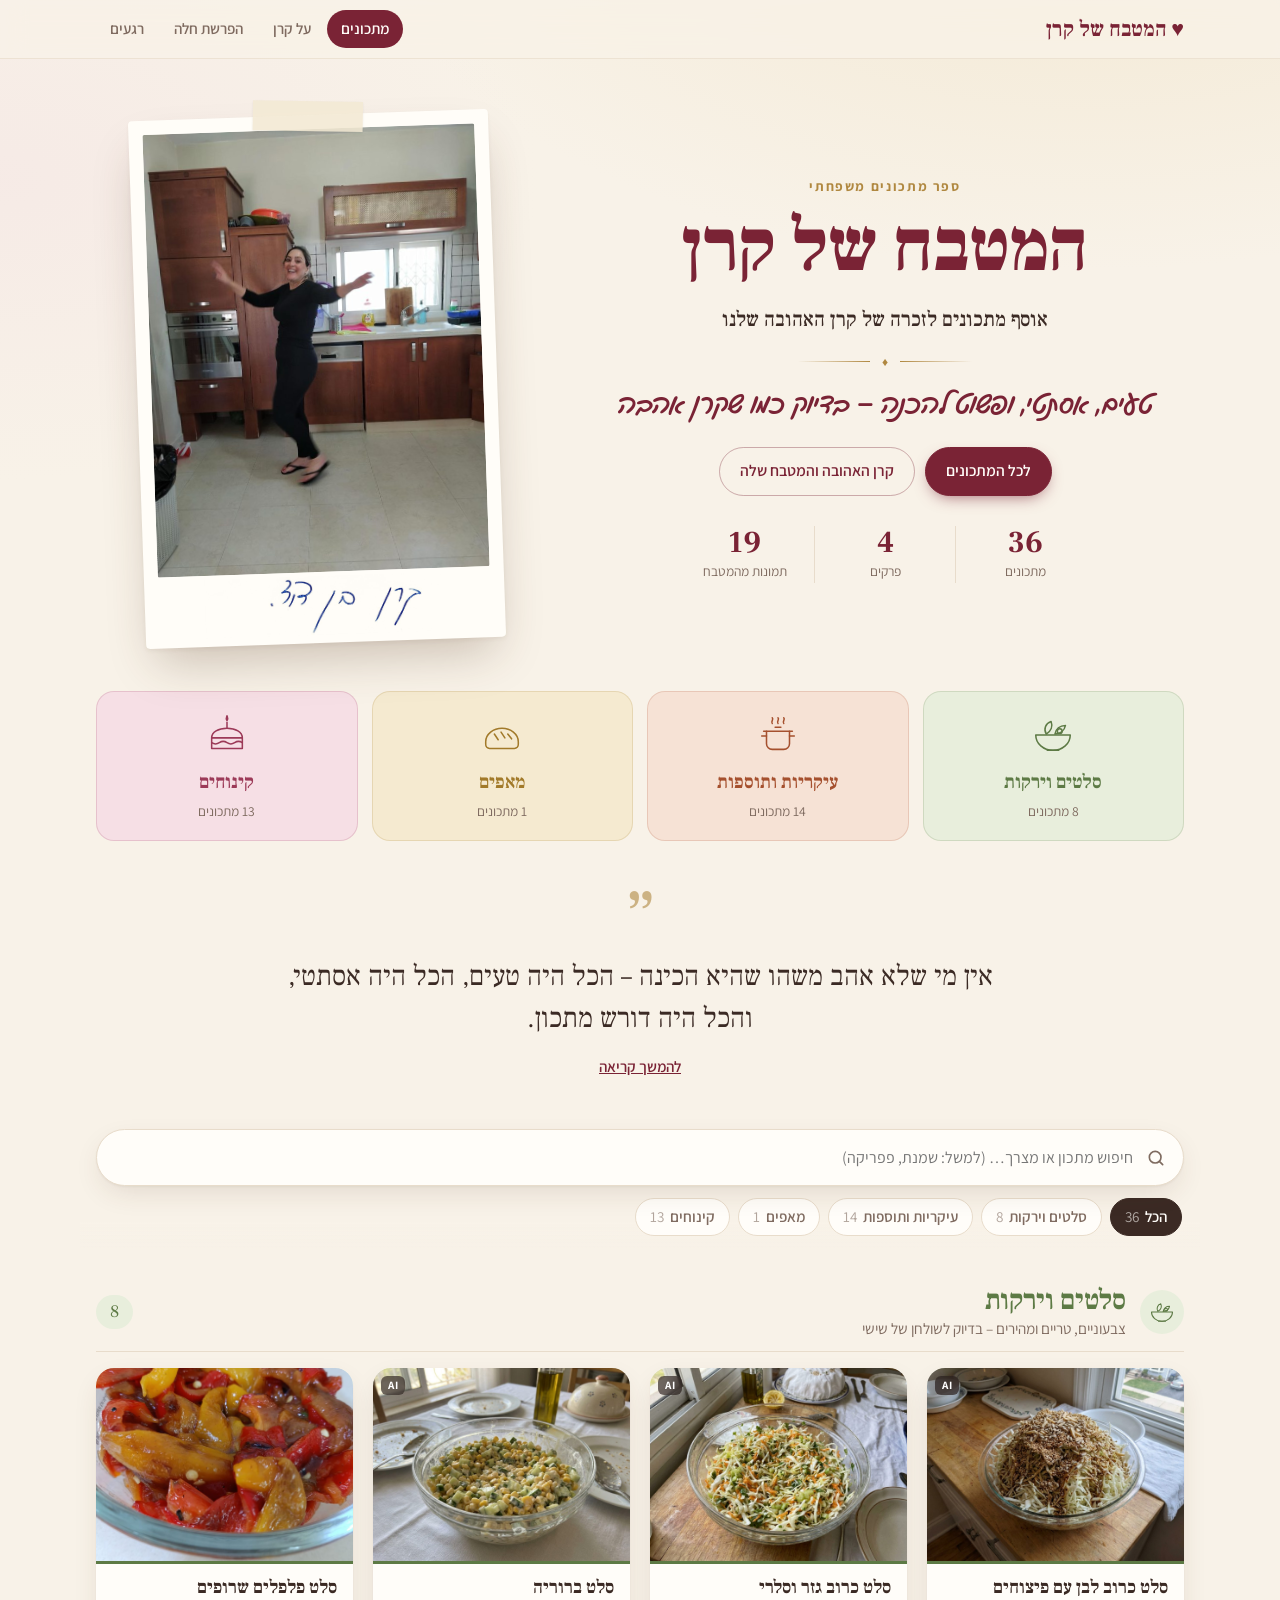
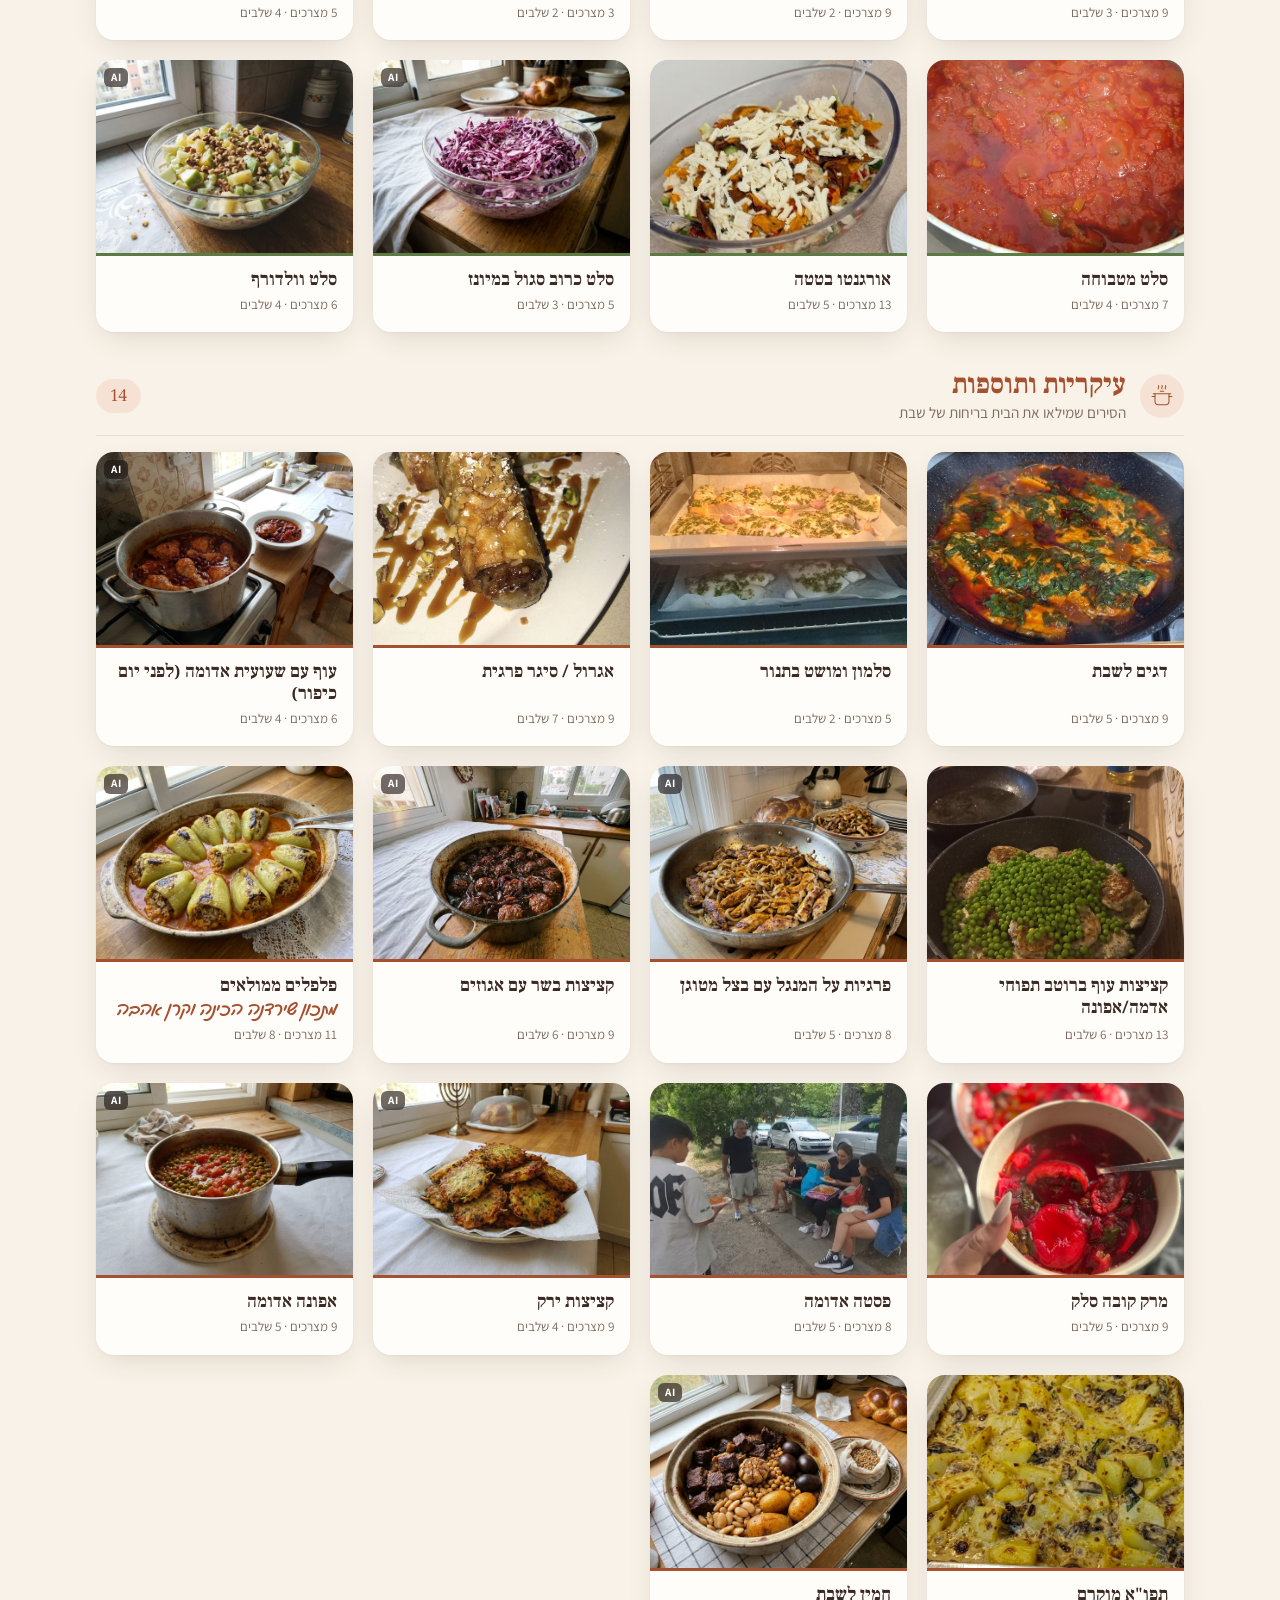
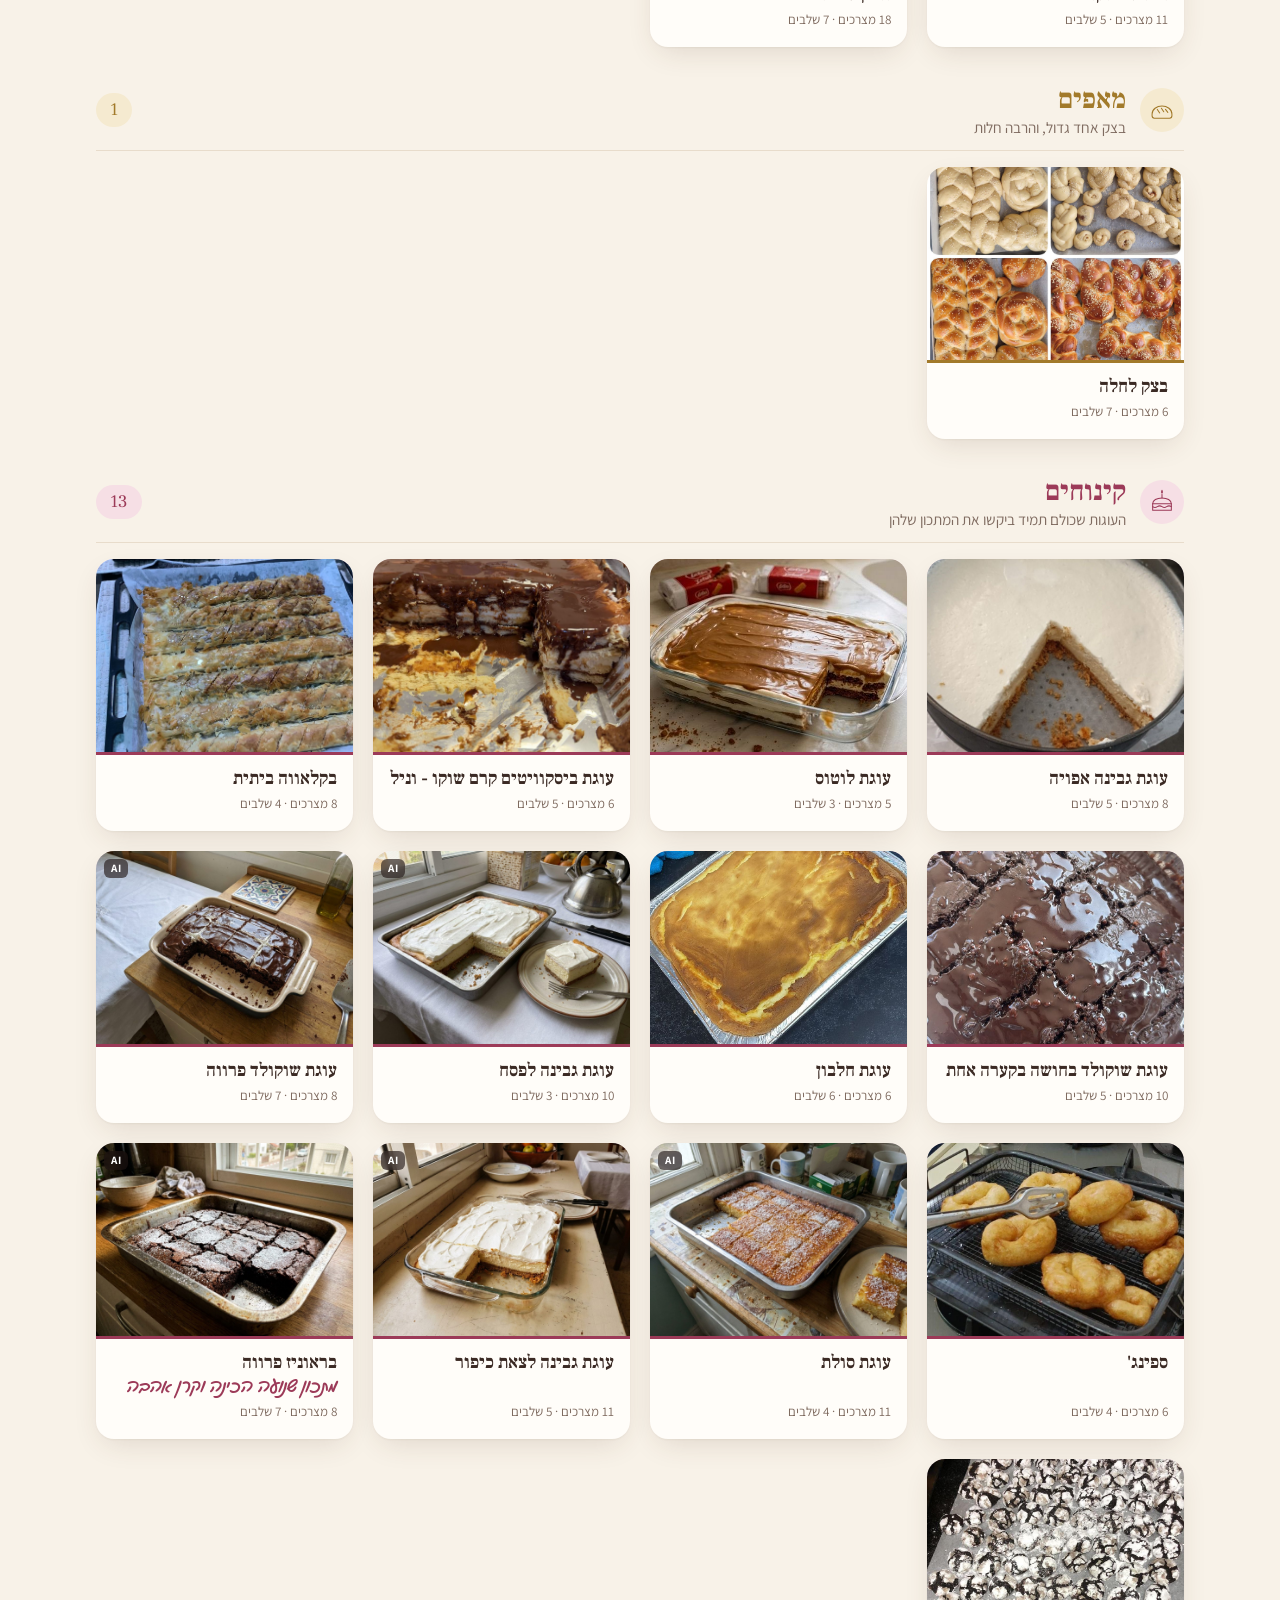
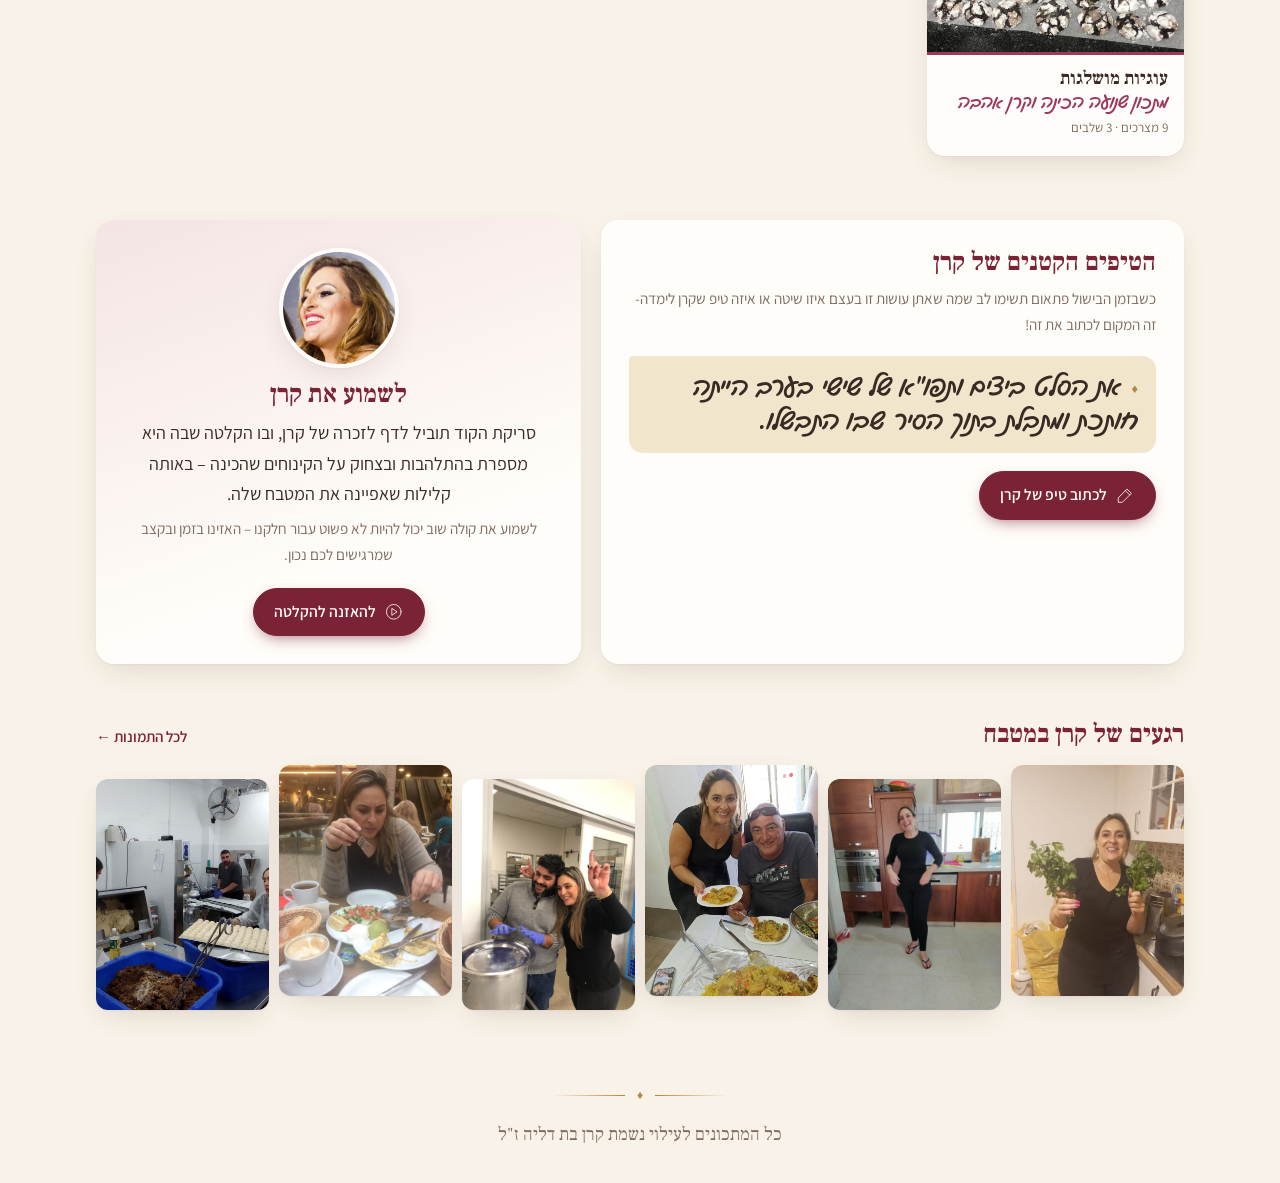
==== commit 96f807a4: "Footer stats link, shown only on devices that saved the stats token Co-Authored-By: Claude Opus 5.5 " ====
--- a/index.html
+++ b/index.html
@@ -30,6 +30,7 @@
   <footer class="footer">
     <div class="ornament" aria-hidden="true"><span></span>♦<span></span></div>
     <p>כל המתכונים לעילוי נשמת קרן בת דליה ז"ל</p>
+    <a class="stats-link" id="stats-link" href="#/stats" hidden>סטטיסטיקה</a>
   </footer>
   <div class="lightbox" id="lightbox" hidden>
     <button class="lb-close" aria-label="סגירה">✕</button>
--- a/styles.css
+++ b/styles.css
@@ -214,7 +214,7 @@
 }
 .card:hover { transform: translateY(-4px); box-shadow: var(--shadow-lg); }
 .card .thumb { aspect-ratio: 4/3; overflow: hidden; background: var(--cs); }
-.card .thumb img { width: 100%; height: 100%; object-fit: cover; transition: transform .5s ease; }
+.card .thumb img { width: 100%; height: 100%; object-fit: cover; object-position: 50% 60%; transition: transform .5s ease; }
 .card:hover .thumb img { transform: scale(1.05); }
 .card .thumb.art {
   display: grid; place-items: center; color: var(--c);
@@ -268,8 +268,13 @@
 .actions { display: flex; gap: 8px; flex-wrap: wrap; margin-top: 18px; }
 .recipe-photos { display: flex; flex-direction: column; gap: 10px; }
 .recipe-photo, .more-photos button { padding: 0; border: 0; background: none; cursor: zoom-in; border-radius: var(--radius); overflow: hidden; box-shadow: var(--shadow-lg); }
-.recipe-photo img { width: 100%; aspect-ratio: 4/3; object-fit: cover; transition: transform .5s; }
-.recipe-photo:hover img { transform: scale(1.03); }
+/* Show the whole photo; a blurred copy fills the sides of tall or odd-sized photos instead of cropping. */
+.recipe-photo { position: relative; display: block; width: 100%; aspect-ratio: 4/3; background: var(--cs); }
+.recipe-photo img { position: absolute; inset: 0; width: 100%; height: 100%; }
+.recipe-photo .fill { object-fit: cover; filter: blur(22px) saturate(1.15) brightness(.92); transform: scale(1.15); }
+.recipe-photo .main { object-fit: contain; transition: transform .5s; }
+.recipe-photo:hover .main { transform: scale(1.02); }
+@media (max-width: 820px) { .recipe-photo { aspect-ratio: 1; } }
 .more-photos { display: flex; gap: 10px; }
 .more-photos button { width: 96px; border-radius: 12px; box-shadow: var(--shadow); }
 .more-photos img { aspect-ratio: 1; object-fit: cover; }
@@ -431,6 +436,39 @@
 .sent .heart { font-size: 2.4rem; }
 .sent p { margin: 6px 0 18px; }
 
+/* ---------- secret stats page ---------- */
+.stats-page .range { justify-content: center; margin-top: 8px; }
+.stats-page .muted { color: var(--muted); }
+.stats-page .small-note { font-size: .85rem; margin-top: 28px; }
+.tiles { display: grid; grid-template-columns: repeat(3, 1fr); gap: 14px; margin-top: 20px; }
+@media (max-width: 640px) { .tiles { grid-template-columns: 1fr 1fr; } .tiles .tile:last-child { grid-column: 1 / -1; } }
+.tile { background: var(--paper); border-radius: var(--radius); box-shadow: var(--shadow); padding: 16px 18px; display: flex; flex-direction: column; gap: 2px; }
+.tile .v { font-family: var(--serif); font-size: 2.2rem; font-weight: 700; color: var(--ink); line-height: 1.1; }
+.tile .v.small { font-size: 1.25rem; line-height: 1.3; }
+.tile .k { font-size: .85rem; color: var(--muted); }
+.daychart, .stat-list { background: var(--paper); border-radius: var(--radius); box-shadow: var(--shadow); padding: 18px 20px; margin-top: 16px; }
+.daychart h2, .stat-list h2 { font-size: 1.25rem; color: var(--ink); margin-bottom: 12px; }
+.bars { display: flex; align-items: flex-end; gap: 2px; height: 160px; border-bottom: 1px solid var(--line); }
+.bars .b { flex: 1; height: 100%; padding: 0; border: 0; background: none; display: flex; align-items: flex-end; cursor: pointer; position: relative; min-width: 0; }
+.bars .b i { display: block; width: 100%; height: var(--h); min-height: 2px; background: var(--wine); border-radius: 4px 4px 0 0; opacity: .85; }
+.bars .b:hover i, .bars .b:focus-visible i { opacity: 1; background: var(--gold); }
+.bars .b:hover::after {
+  content: attr(data-tip); position: absolute; bottom: calc(var(--h) + 6px); left: 50%; transform: translateX(-50%);
+  background: var(--ink); color: var(--paper); font-size: .8rem; padding: 3px 8px; border-radius: 6px; white-space: nowrap; pointer-events: none; z-index: 2;
+}
+.axis { display: flex; justify-content: space-between; font-size: .78rem; color: var(--muted); margin-top: 4px; }
+.tip-out { min-height: 1.4em; margin: 6px 0 0; font-size: .9rem; color: var(--ink); text-align: center; }
+.lists { display: grid; grid-template-columns: 1fr 1fr; gap: 0 16px; }
+@media (max-width: 760px) { .lists { grid-template-columns: 1fr; } }
+.stat-list ol { list-style: none; margin: 0; padding: 0; }
+.stat-list li { display: grid; grid-template-columns: minmax(0, 1.3fr) 1fr auto; align-items: center; gap: 10px; padding: 5px 0; font-size: .95rem; }
+.stat-list .name { overflow: hidden; text-overflow: ellipsis; white-space: nowrap; }
+.stat-list .name a { color: var(--ink); text-decoration: none; }
+.stat-list .name a:hover { color: var(--wine); }
+.stat-list .bar { height: 8px; background: var(--bg); border-radius: 4px; overflow: hidden; }
+.stat-list .bar i { display: block; margin-left: auto; height: 100%; background: var(--wine); border-radius: 4px; opacity: .8; }
+.stat-list .num { font-variant-numeric: tabular-nums; color: var(--muted); min-width: 2.5em; text-align: left; }
+
 /* ---------- lightbox ---------- */
 .lightbox { position: fixed; inset: 0; z-index: 100; background: rgba(20, 12, 10, .92); display: grid; place-items: center; padding: 24px; animation: enter .2s ease; }
 .lightbox[hidden] { display: none; }
@@ -468,3 +506,7 @@
   .steps li.done, .ingredients input:checked + span { color: inherit; text-decoration: none; }
   main.enter { animation: none; }
 }
+
+.stats-link { display: inline-block; margin-top: 10px; font-family: var(--sans); font-size: .8rem; color: var(--muted); text-decoration: none; opacity: .7; }
+.stats-link:hover { opacity: 1; color: var(--wine); }
+.stats-link[hidden] { display: none; }
